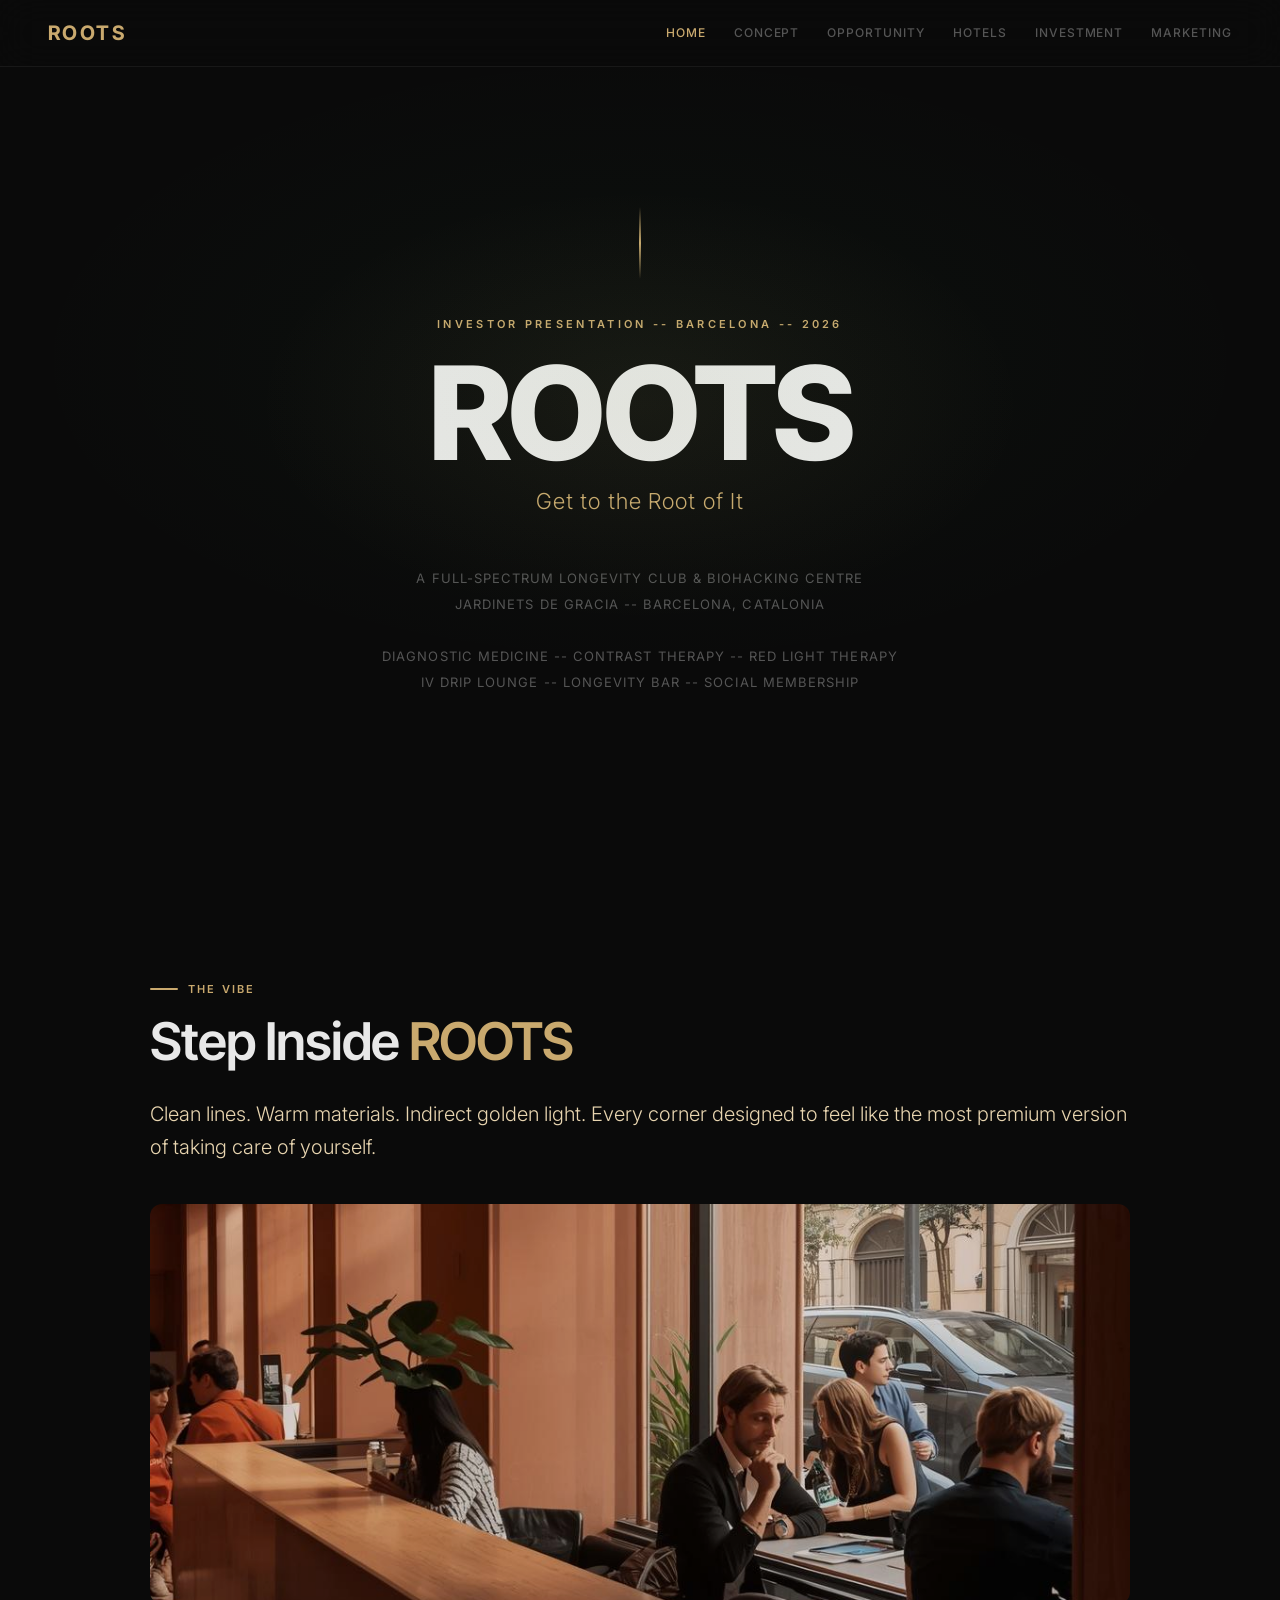
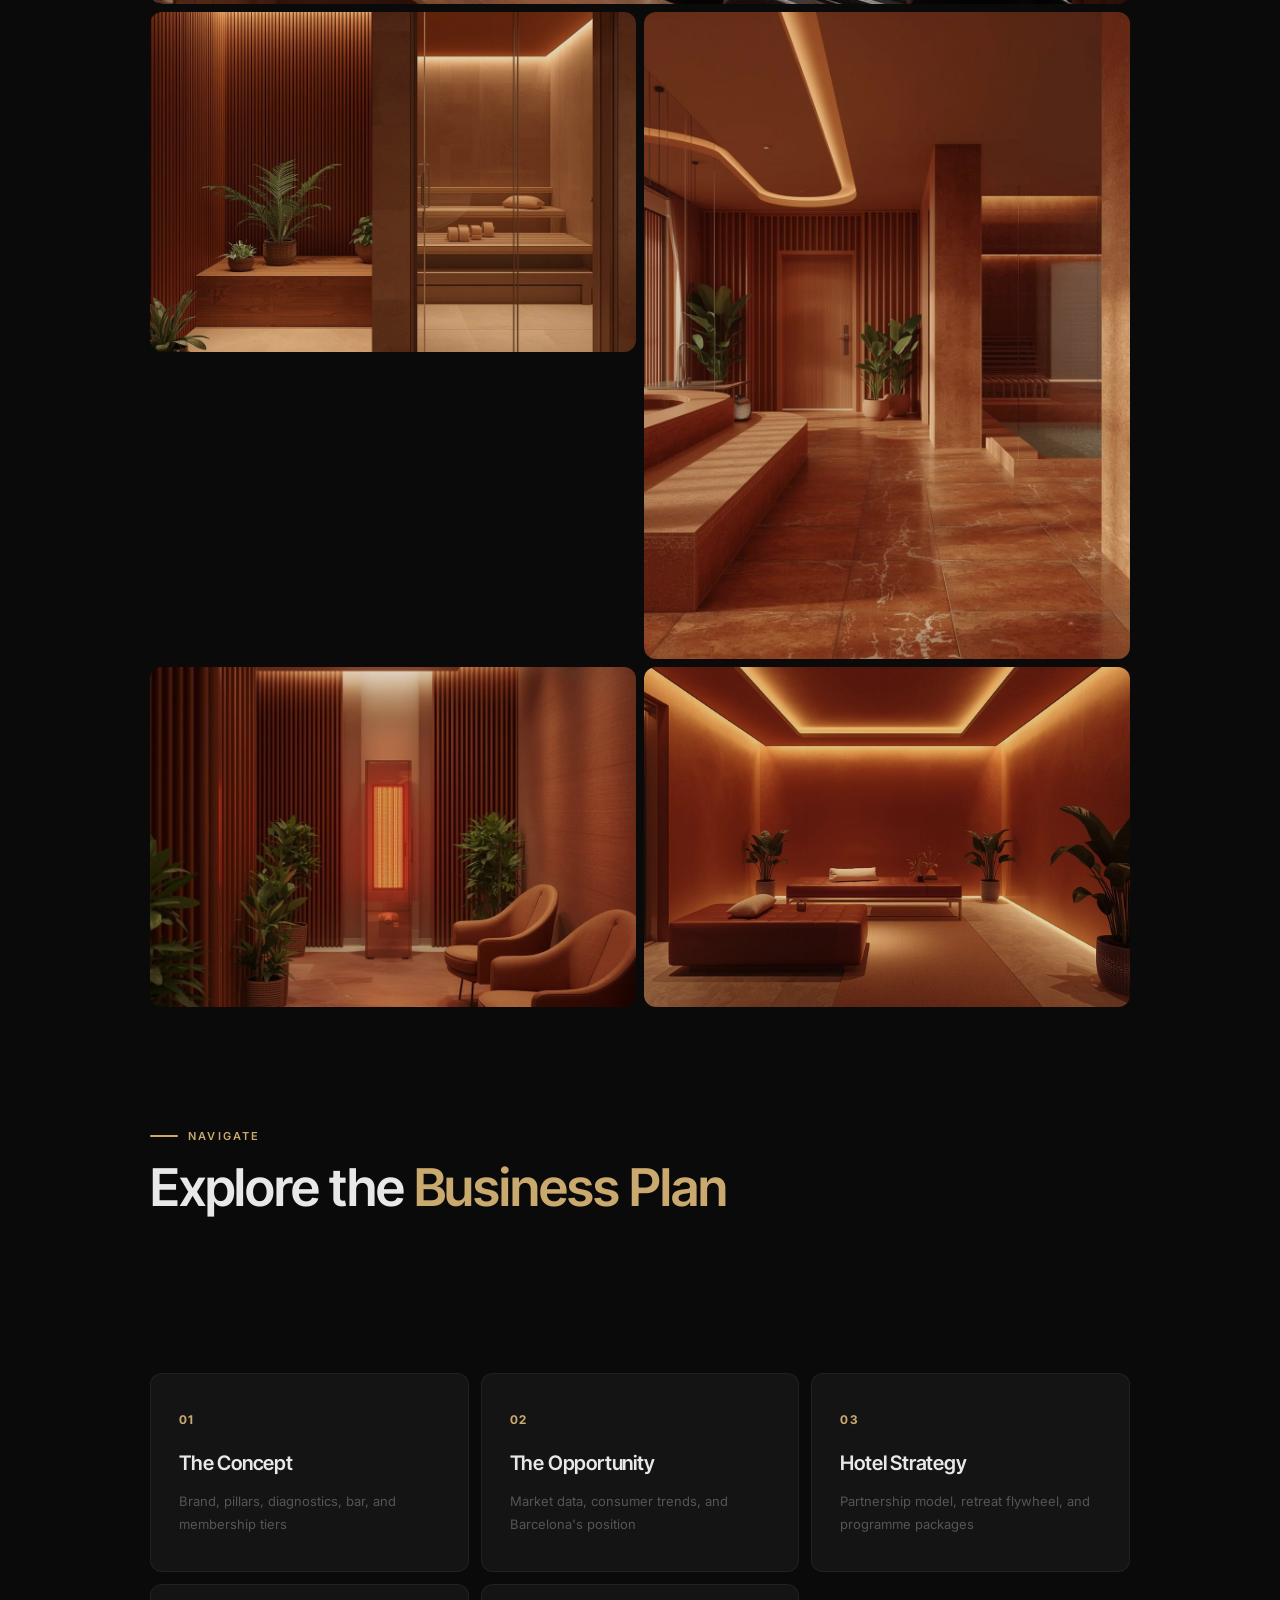
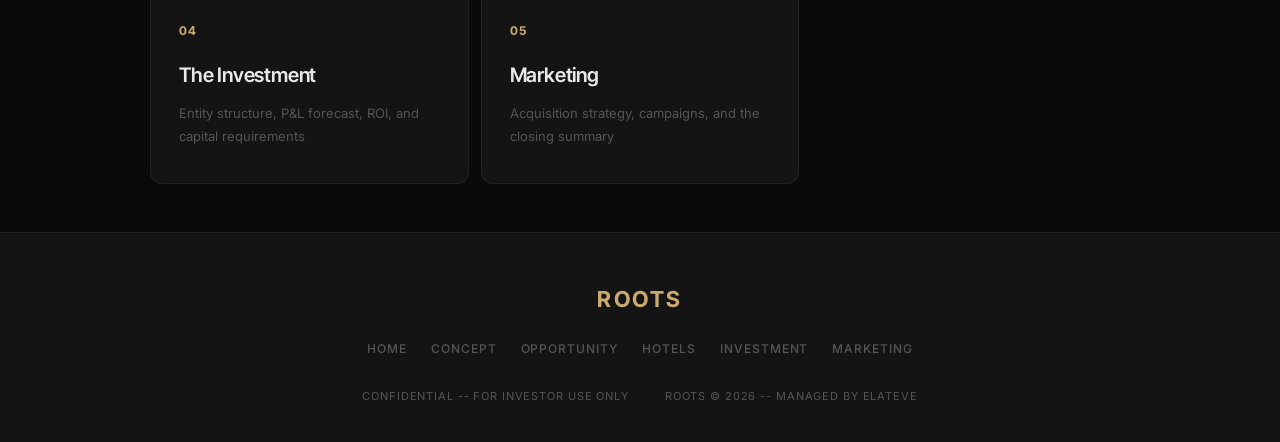
==== index.html @ be0fbaff "Add cache-busting query to CSS link across all pages Co-Authored-By: Claude Opus 4.6 (1M context) <n" ====
<!DOCTYPE html>
<html lang="en">
<head>
<meta charset="UTF-8">
<meta name="viewport" content="width=device-width, initial-scale=1.0">
<title>Home -- ROOTS</title>
<link rel="preconnect" href="https://fonts.googleapis.com">
<link rel="preconnect" href="https://fonts.gstatic.com" crossorigin>
<link href="https://fonts.googleapis.com/css2?family=Inter+Tight:ital,wght@0,200;0,300;0,400;0,500;0,600;0,700;0,800;1,300;1,400&family=Inter:wght@200;300;400;500;600;700;800&display=swap" rel="stylesheet">
<link rel="stylesheet" href="styles.css?v=2">
</head>
<body>
<nav class="nav">
  <a href="index.html" class="nav-logo">ROOTS</a>
  <button class="nav-toggle" aria-label="Menu">
    <span></span><span></span><span></span>
  </button>
  <div class="nav-links">
    <a href="index.html" class="active">Home</a>
    <a href="concept.html">Concept</a>
    <a href="opportunity.html">Opportunity</a>
    <a href="hotel.html">Hotels</a>
    <a href="investment.html">Investment</a>
    <a href="marketing.html">Marketing</a>
  </div>
</nav>

<!-- COVER -->
<div class="cover">
  <div class="cover-bg"></div>
  <div class="cover-line"></div>
  <div class="brand-mark">Investor Presentation -- Barcelona -- 2026</div>
  <h1>ROOTS</h1>
  <div class="cover-tagline">Get to the Root of It</div>
  <p class="cover-desc">
    A full-spectrum longevity club &amp; biohacking centre<br>
    Jardinets de Gracia -- Barcelona, Catalonia<br>
    <br>
    Diagnostic Medicine -- Contrast Therapy -- Red Light Therapy<br>
    IV Drip Lounge -- Longevity Bar -- Social Membership
  </p>
</div>

<!-- THE VIBE -->
<div class="vibe-section">
  <div class="eyebrow">The Vibe</div>
  <h2>Step Inside <em>ROOTS</em></h2>
  <p class="lead">Clean lines. Warm materials. Indirect golden light. Every corner designed to feel like the most premium version of taking care of yourself.</p>
  <div class="vibe-grid">
    <div class="vibe-img vibe-hero">
      <img src="images/vibe-lounge.jpg" alt="ROOTS Lounge -- Jardinets de Gracia" loading="lazy">
      <div class="vibe-label">The Social Lounge</div>
    </div>
    <div class="vibe-img vibe-tall">
      <img src="images/vibe-sauna.jpg" alt="ROOTS Finnish Sauna" loading="lazy">
      <div class="vibe-label">Finnish Sauna -- 85 C</div>
    </div>
    <div class="vibe-img vibe-plunge">
      <img src="images/vibe-plunge.jpg" alt="ROOTS Contrast Therapy Area" loading="lazy">
      <div class="vibe-label">Contrast Therapy -- Cold Plunge</div>
    </div>
    <div class="vibe-img vibe-tall">
      <img src="images/vibe-redlight.jpg" alt="ROOTS Red Light Therapy" loading="lazy">
      <div class="vibe-label">Red Light Therapy</div>
    </div>
    <div class="vibe-img vibe-tall">
      <img src="images/vibe-relaxation.jpg" alt="ROOTS Recovery Lounge" loading="lazy">
      <div class="vibe-label">Recovery Lounge</div>
    </div>
  </div>
</div>

<!-- EXPLORE CARDS -->
<div class="section" style="padding-top: 0;">
  <div class="eyebrow">Navigate</div>
  <h2>Explore the <em>Business Plan</em></h2>
</div>
<div class="home-cards">
  <a href="concept.html" class="home-card">
    <div class="home-card-num">01</div>
    <h3>The Concept</h3>
    <p>Brand, pillars, diagnostics, bar, and membership tiers</p>
  </a>
  <a href="opportunity.html" class="home-card">
    <div class="home-card-num">02</div>
    <h3>The Opportunity</h3>
    <p>Market data, consumer trends, and Barcelona's position</p>
  </a>
  <a href="hotel.html" class="home-card">
    <div class="home-card-num">03</div>
    <h3>Hotel Strategy</h3>
    <p>Partnership model, retreat flywheel, and programme packages</p>
  </a>
  <a href="investment.html" class="home-card">
    <div class="home-card-num">04</div>
    <h3>The Investment</h3>
    <p>Entity structure, P&amp;L forecast, ROI, and capital requirements</p>
  </a>
  <a href="marketing.html" class="home-card">
    <div class="home-card-num">05</div>
    <h3>Marketing</h3>
    <p>Acquisition strategy, campaigns, and the closing summary</p>
  </a>
</div>

<footer class="site-footer">
  <div class="footer-inner">
    <div class="footer-brand">ROOTS</div>
    <div class="footer-links">
      <a href="index.html">Home</a>
      <a href="concept.html">Concept</a>
      <a href="opportunity.html">Opportunity</a>
      <a href="hotel.html">Hotels</a>
      <a href="investment.html">Investment</a>
      <a href="marketing.html">Marketing</a>
    </div>
    <div class="footer-meta">
      <span>Confidential -- For Investor Use Only</span>
      <span>ROOTS &copy; 2026 -- Managed by Elateve</span>
    </div>
  </div>
</footer>
<script>
document.querySelector('.nav-toggle').addEventListener('click', function() {
  document.querySelector('.nav-links').classList.toggle('open');
  this.classList.toggle('open');
});
</script>
</body>
</html>
---- styles.css ----
/* ============================================
   ROOTS — Investor Pitch Website
   Modern Health-Tech Design System
   ============================================ */

@import url('https://fonts.googleapis.com/css2?family=Inter+Tight:ital,wght@0,200;0,300;0,400;0,500;0,600;0,700;0,800;1,300;1,400&family=Inter:wght@200;300;400;500;600;700;800&display=swap');

:root {
  --bg: #0A0A0A;
  --surface: #141414;
  --surface-2: #1C1C1C;
  --border: rgba(255,255,255,0.06);
  --border-accent: rgba(255,255,255,0.12);
  --text: #E8E8E8;
  --text-secondary: #888888;
  --text-muted: #555555;
  --accent: #C9A96E;
  --accent-light: #E8D5B0;
  --accent-dark: #8B6F3A;
  --green: #4ADE80;
  --red: #F87171;
  --blue: #60A5FA;
  --shadow: 0 1px 3px rgba(0,0,0,0.3);
  --shadow-lg: 0 8px 32px rgba(0,0,0,0.4);
  --radius: 12px;
  --radius-sm: 8px;
  --radius-xs: 4px;
}

/* RESET + BASE */
*, *::before, *::after { margin: 0; padding: 0; box-sizing: border-box; }

html { scroll-behavior: smooth; }

body {
  background: var(--bg);
  color: var(--text);
  font-family: 'Inter', -apple-system, BlinkMacSystemFont, sans-serif;
  font-weight: 400;
  font-size: 15px;
  line-height: 1.7;
  -webkit-font-smoothing: antialiased;
  -moz-osx-font-smoothing: grayscale;
}

/* TYPOGRAPHY */
h1, h2, h3, h4, h5 {
  font-family: 'Inter Tight', 'Inter', sans-serif;
}

h2 {
  font-size: clamp(32px, 5vw, 52px);
  font-weight: 600;
  line-height: 1.1;
  letter-spacing: -0.02em;
  color: var(--text);
  margin-bottom: 28px;
}
h2 em {
  color: var(--accent);
  font-style: normal;
}

h3 {
  font-size: 22px;
  font-weight: 600;
  color: var(--text);
  margin-bottom: 14px;
  letter-spacing: -0.01em;
}
h3 em {
  color: var(--accent);
  font-style: normal;
}

p {
  color: var(--text-secondary);
  margin-bottom: 18px;
  line-height: 1.75;
}
p strong { color: var(--text); font-weight: 600; }

.lead {
  font-size: clamp(17px, 2vw, 20px);
  font-weight: 300;
  color: var(--accent-light);
  line-height: 1.65;
  margin-bottom: 36px;
}

.eyebrow {
  font-size: 11px;
  font-weight: 600;
  letter-spacing: 0.2em;
  text-transform: uppercase;
  color: var(--accent);
  margin-bottom: 14px;
  display: flex;
  align-items: center;
  gap: 10px;
}
.eyebrow::before {
  content: '';
  width: 28px;
  height: 2px;
  background: var(--accent);
  flex-shrink: 0;
  border-radius: 1px;
}

/* NAV */
.nav {
  position: fixed;
  top: 0; left: 0; right: 0;
  z-index: 1000;
  display: flex;
  align-items: center;
  justify-content: space-between;
  padding: 16px 48px;
  background: rgba(10,10,10,0.80);
  backdrop-filter: blur(20px) saturate(1.2);
  -webkit-backdrop-filter: blur(20px) saturate(1.2);
  border-bottom: 1px solid var(--border);
}
.nav-logo {
  font-family: 'Inter Tight', sans-serif;
  font-size: 20px;
  font-weight: 700;
  color: var(--accent);
  text-decoration: none;
  letter-spacing: 0.12em;
}
.nav-links {
  display: flex;
  gap: 28px;
}
.nav-links a {
  font-size: 12px;
  font-weight: 500;
  letter-spacing: 0.08em;
  text-transform: uppercase;
  color: var(--text-muted);
  text-decoration: none;
  transition: color 0.25s;
  padding: 4px 0;
}
.nav-links a:hover,
.nav-links a.active {
  color: var(--accent);
}
.nav-toggle {
  display: none;
  flex-direction: column;
  gap: 5px;
  background: none;
  border: none;
  cursor: pointer;
  padding: 4px;
}
.nav-toggle span {
  width: 22px;
  height: 2px;
  background: var(--accent);
  transition: all 0.3s;
  border-radius: 1px;
}
.nav-toggle.open span:nth-child(1) { transform: rotate(45deg) translate(5px, 5px); }
.nav-toggle.open span:nth-child(2) { opacity: 0; }
.nav-toggle.open span:nth-child(3) { transform: rotate(-45deg) translate(5px, -5px); }

/* PAGE TOP SPACING */
.page-top { padding-top: 72px; }

/* COVER */
.cover {
  min-height: 100vh;
  display: flex;
  flex-direction: column;
  justify-content: center;
  align-items: center;
  position: relative;
  overflow: hidden;
  background: var(--bg);
  padding: 80px 40px 60px;
  text-align: center;
}
.cover-bg {
  position: absolute; inset: 0;
  background:
    radial-gradient(ellipse 50% 40% at 50% 45%, rgba(201,169,110,0.07) 0%, transparent 60%),
    radial-gradient(ellipse 70% 50% at 50% 40%, rgba(74,222,128,0.03) 0%, transparent 70%);
  pointer-events: none;
}
.cover-line {
  width: 2px;
  height: 72px;
  background: linear-gradient(to bottom, transparent, var(--accent), transparent);
  margin: 0 auto 36px;
  border-radius: 1px;
}
.brand-mark {
  letter-spacing: 0.3em;
  font-size: 11px;
  font-weight: 600;
  color: var(--accent);
  text-transform: uppercase;
  margin-bottom: 20px;
}
.cover h1 {
  font-family: 'Inter Tight', sans-serif;
  font-size: clamp(64px, 14vw, 130px);
  font-weight: 800;
  line-height: 0.9;
  letter-spacing: -0.03em;
  color: var(--text);
  margin-bottom: 12px;
}
.cover-tagline {
  font-family: 'Inter Tight', sans-serif;
  font-weight: 300;
  font-size: clamp(16px, 2.5vw, 22px);
  color: var(--accent);
  letter-spacing: 0.04em;
  margin-bottom: 44px;
}
.cover-desc {
  max-width: 540px;
  color: var(--text-muted);
  font-size: 13px;
  font-weight: 400;
  letter-spacing: 0.08em;
  text-transform: uppercase;
  line-height: 2;
}

/* SECTIONS */
.section {
  padding: 80px 60px;
  max-width: 1100px;
  margin: 0 auto;
}
.section-alt {
  background: var(--surface);
  max-width: none;
}
.section-alt-inner {
  padding: 80px 60px;
  max-width: 1100px;
  margin: 0 auto;
}
.full-bleed {
  background: var(--surface);
}

/* DIVIDER */
.divider {
  width: 100%;
  height: 1px;
  background: linear-gradient(to right, transparent, var(--border-accent), transparent);
  margin: 56px 0;
}
.divider-gold {
  background: linear-gradient(to right, transparent, var(--accent-dark), transparent);
  opacity: 0.6;
}

/* GRID UTILITIES */
.inline-grid-3 {
  display: grid;
  grid-template-columns: 1fr 1fr 1fr;
  gap: 16px;
}
.inline-grid-2 {
  display: grid;
  grid-template-columns: 1fr 1fr;
  gap: 20px;
}

/* TABLE SCROLL WRAPPER */
.table-scroll {
  overflow-x: auto;
  -webkit-overflow-scrolling: touch;
  border-radius: var(--radius);
}

/* NAME CARDS (concept.html) */
.name-grid {
  display: grid;
  grid-template-columns: 1fr 1fr 1fr;
  gap: 16px;
  margin: 40px 0;
}
.name-card {
  border: 1px solid var(--border);
  padding: 32px 24px;
  position: relative;
  transition: border-color 0.3s, transform 0.3s, box-shadow 0.3s;
  background: var(--surface);
  border-radius: var(--radius);
}
.name-card:hover {
  transform: translateY(-2px);
  box-shadow: var(--shadow-lg);
}
.name-card.winner {
  border-color: var(--accent);
  box-shadow: 0 0 40px rgba(201,169,110,0.08);
}
.name-card.winner::before {
  content: 'RECOMMENDED';
  position: absolute;
  top: 12px; right: 12px;
  background: var(--accent);
  color: var(--bg);
  font-size: 9px;
  font-weight: 700;
  letter-spacing: 0.1em;
  padding: 4px 10px;
  border-radius: var(--radius-xs);
}
.name-card h3 {
  font-size: 32px;
  font-weight: 700;
  margin-bottom: 8px;
  letter-spacing: -0.02em;
}
.name-meaning {
  font-size: 11px;
  color: var(--accent);
  letter-spacing: 0.15em;
  text-transform: uppercase;
  margin-bottom: 10px;
  font-weight: 600;
}
.name-desc { font-size: 13px; color: var(--text-muted); line-height: 1.7; }

/* PILLARS */
.pillars-grid {
  display: grid;
  grid-template-columns: 1fr 1fr;
  gap: 16px;
  margin: 40px 0;
}
.pillar {
  background: var(--surface);
  padding: 40px 32px;
  position: relative;
  overflow: hidden;
  border: 1px solid var(--border);
  border-radius: var(--radius);
  transition: transform 0.3s, box-shadow 0.3s;
}
.pillar:hover {
  transform: translateY(-2px);
  box-shadow: var(--shadow-lg);
}
.pillar-number {
  font-family: 'Inter Tight', sans-serif;
  font-size: 64px;
  font-weight: 800;
  color: rgba(255,255,255,0.04);
  position: absolute;
  top: 16px; right: 24px;
  line-height: 1;
}
.pillar-icon {
  width: 40px;
  height: 40px;
  border: 1px solid var(--border-accent);
  border-radius: 10px;
  display: flex;
  align-items: center;
  justify-content: center;
  margin-bottom: 20px;
  font-size: 14px;
  color: var(--accent);
  font-weight: 700;
}
.pillar h3 { font-size: 20px; margin-bottom: 10px; }
.pillar p { font-size: 13px; color: var(--text-muted); margin-bottom: 0; }

/* DIAGNOSTIC JOURNEY */
.journey-steps {
  display: grid;
  grid-template-columns: repeat(4, 1fr);
  gap: 0;
  position: relative;
  margin: 40px 0;
}
.journey-steps::before {
  content: '';
  position: absolute;
  top: 28px;
  left: 12.5%;
  right: 12.5%;
  height: 2px;
  background: linear-gradient(to right, var(--accent-dark), var(--accent), var(--accent-dark));
  opacity: 0.3;
  border-radius: 1px;
}
.journey-step {
  text-align: center;
  padding: 0 16px;
}
.step-num {
  width: 56px;
  height: 56px;
  border: 2px solid var(--accent);
  border-radius: 14px;
  display: flex;
  align-items: center;
  justify-content: center;
  margin: 0 auto 16px;
  font-family: 'Inter Tight', sans-serif;
  font-size: 20px;
  font-weight: 700;
  color: var(--accent);
  background: var(--bg);
  position: relative;
  z-index: 1;
}
.journey-step h4 {
  font-family: 'Inter Tight', sans-serif;
  font-size: 15px;
  font-weight: 600;
  color: var(--text);
  margin-bottom: 8px;
}
.journey-step p { font-size: 12px; color: var(--text-muted); line-height: 1.65; margin: 0; }

/* TESTS GRID */
.tests-grid {
  display: grid;
  grid-template-columns: repeat(3, 1fr);
  gap: 12px;
  margin: 24px 0;
}
.test-item {
  border-left: 2px solid var(--border-accent);
  padding: 14px 16px;
  transition: border-color 0.3s;
  border-radius: 0 var(--radius-sm) var(--radius-sm) 0;
  background: rgba(255,255,255,0.02);
}
.test-item:hover { border-color: var(--accent); }
.test-title {
  font-size: 13px;
  font-weight: 600;
  color: var(--text);
  margin-bottom: 4px;
}
.test-desc { font-size: 12px; color: var(--text-muted); margin: 0; }

.test-category-label {
  margin: 20px 0 8px;
  font-size: 11px;
  font-weight: 600;
  letter-spacing: 0.15em;
  text-transform: uppercase;
  color: var(--accent);
}
.test-category-label:first-of-type { margin-top: 12px; }

/* STATS */
.stats-row {
  display: grid;
  grid-template-columns: repeat(4, 1fr);
  gap: 24px;
  margin: 48px 0;
  padding: 48px 0;
  border-top: 1px solid var(--border);
  border-bottom: 1px solid var(--border);
}
.stat { text-align: center; }
.stat-num {
  font-family: 'Inter Tight', sans-serif;
  font-size: 48px;
  font-weight: 700;
  color: var(--accent);
  line-height: 1;
  margin-bottom: 8px;
}
.stat-label { font-size: 12px; font-weight: 500; letter-spacing: 0.05em; color: var(--text-muted); }
.stat-source { font-size: 10px; color: var(--text-muted); margin-top: 4px; opacity: 0.6; }

/* MEMBERSHIP TIERS */
.tiers-grid {
  display: grid;
  grid-template-columns: 1fr 1fr 1fr;
  gap: 16px;
  margin: 40px 0;
}
.tier {
  background: var(--surface);
  padding: 40px 28px;
  position: relative;
  border: 1px solid var(--border);
  border-radius: var(--radius);
  transition: transform 0.3s, box-shadow 0.3s;
}
.tier:hover {
  transform: translateY(-2px);
  box-shadow: var(--shadow-lg);
}
.tier.featured {
  background: var(--surface-2);
  border-color: var(--accent);
  box-shadow: 0 0 40px rgba(201,169,110,0.06);
}
.tier-badge {
  font-size: 10px;
  font-weight: 600;
  letter-spacing: 0.12em;
  text-transform: uppercase;
  color: var(--accent);
  margin-bottom: 12px;
}
.tier-name {
  font-family: 'Inter Tight', sans-serif;
  font-size: 24px;
  font-weight: 600;
  color: var(--text);
  margin-bottom: 4px;
}
.tier-price {
  font-family: 'Inter Tight', sans-serif;
  font-size: 48px;
  font-weight: 700;
  color: var(--accent);
  line-height: 1;
  margin-bottom: 4px;
}
.tier-price-label { font-size: 12px; color: var(--text-muted); margin-bottom: 28px; }
.tier-features { list-style: none; }
.tier-features li {
  padding: 9px 0;
  border-bottom: 1px solid var(--border);
  font-size: 13px;
  color: var(--text-secondary);
  display: flex;
  gap: 10px;
  align-items: flex-start;
}
.tier-features li::before {
  content: '--';
  color: var(--accent);
  flex-shrink: 0;
  font-size: 12px;
  font-weight: 600;
}

/* HOTEL STRATEGY */
.hotel-grid {
  display: grid;
  grid-template-columns: 1fr 1fr;
  gap: 16px;
  margin: 40px 0;
}
.hotel-benefit {
  border: 1px solid var(--border);
  padding: 32px;
  transition: transform 0.3s, box-shadow 0.3s;
  border-radius: var(--radius);
  background: var(--surface);
}
.hotel-benefit:hover {
  transform: translateY(-2px);
  box-shadow: var(--shadow-lg);
}
.hotel-benefit h4 {
  font-family: 'Inter Tight', sans-serif;
  font-size: 18px;
  font-weight: 600;
  color: var(--text);
  margin-bottom: 10px;
}
.hotel-benefit p { font-size: 13px; color: var(--text-muted); margin: 0; }
.hotel-benefit .num {
  font-family: 'Inter Tight', sans-serif;
  font-size: 36px;
  font-weight: 700;
  color: var(--accent);
  line-height: 1;
  margin-bottom: 8px;
}

/* FUNNEL / RETREAT FLYWHEEL */
.funnel-container {
  margin: 40px 0;
  position: relative;
}
.funnel-step {
  display: flex;
  align-items: stretch;
  margin-bottom: 4px;
  position: relative;
}
.funnel-num {
  width: 52px;
  flex-shrink: 0;
  display: flex;
  align-items: center;
  justify-content: center;
  font-family: 'Inter Tight', sans-serif;
  font-size: 20px;
  font-weight: 700;
  color: var(--text-muted);
  background: var(--surface-2);
  border-radius: var(--radius) 0 0 var(--radius);
}
.funnel-content {
  flex: 1;
  padding: 24px 28px;
  background: var(--surface);
  border: 1px solid var(--border);
  border-left: none;
  border-radius: 0 var(--radius) var(--radius) 0;
}
.funnel-tag {
  font-size: 10px;
  font-weight: 600;
  letter-spacing: 0.2em;
  text-transform: uppercase;
  color: var(--accent);
  margin-bottom: 4px;
}
.funnel-title {
  font-family: 'Inter Tight', sans-serif;
  font-size: 17px;
  font-weight: 600;
  color: var(--text);
  margin-bottom: 6px;
}
.funnel-desc { font-size: 13px; color: var(--text-muted); margin: 0; }
.funnel-arrow {
  position: absolute;
  left: 24px;
  bottom: -8px;
  width: 2px;
  height: 8px;
  background: var(--text-muted);
  z-index: 1;
  border-radius: 1px;
}
.funnel-arrow::after {
  content: '';
  position: absolute;
  bottom: -2px;
  left: -2px;
  width: 0; height: 0;
  border-left: 3px solid transparent;
  border-right: 3px solid transparent;
  border-top: 4px solid var(--text-muted);
}

/* RETREAT CARDS */
.retreat-cards {
  display: grid;
  grid-template-columns: 1fr 1fr 1fr;
  gap: 16px;
  margin: 40px 0;
}
.retreat-card {
  background: var(--surface);
  padding: 32px 24px;
  border: 1px solid var(--border);
  border-radius: var(--radius);
  transition: transform 0.3s, box-shadow 0.3s;
}
.retreat-card:hover {
  transform: translateY(-2px);
  box-shadow: var(--shadow-lg);
}
.retreat-icon {
  font-size: 13px;
  font-weight: 700;
  color: var(--accent);
  margin-bottom: 16px;
  letter-spacing: 0.1em;
  text-transform: uppercase;
}
.retreat-card h4 { font-family: 'Inter Tight', sans-serif; font-size: 18px; font-weight: 600; color: var(--text); margin-bottom: 10px; }
.retreat-card p { font-size: 13px; color: var(--text-muted); margin: 0; line-height: 1.65; }

/* BAR SECTION */
.bar-items {
  display: grid;
  grid-template-columns: repeat(4, 1fr);
  gap: 12px;
  margin: 36px 0;
}
.bar-item {
  background: var(--surface);
  padding: 28px 20px;
  text-align: center;
  border: 1px solid var(--border);
  border-radius: var(--radius);
  transition: transform 0.3s, box-shadow 0.3s;
}
.bar-item:hover {
  transform: translateY(-2px);
  box-shadow: var(--shadow-lg);
}
.bar-item-icon {
  font-size: 11px;
  font-weight: 700;
  color: var(--accent);
  letter-spacing: 0.1em;
  text-transform: uppercase;
  margin-bottom: 12px;
}
.bar-item h5 { font-family: 'Inter Tight', sans-serif; font-size: 16px; font-weight: 600; color: var(--text); margin-bottom: 6px; }
.bar-item p { font-size: 12px; color: var(--text-muted); margin: 0; }
.bar-item .price { font-family: 'Inter Tight', sans-serif; font-size: 20px; font-weight: 700; color: var(--accent); margin-top: 10px; }

/* CAPEX */
.capex-grid {
  display: grid;
  grid-template-columns: 1fr 1fr;
  gap: 24px;
  margin: 36px 0;
}
.capex-item {
  display: flex;
  justify-content: space-between;
  align-items: center;
  padding: 16px 0;
  border-bottom: 1px solid var(--border);
}
.capex-label { font-size: 13px; color: var(--text-secondary); }
.capex-amount { font-family: 'Inter Tight', sans-serif; font-size: 20px; font-weight: 700; color: var(--accent); }
.capex-total {
  background: var(--surface);
  border: 1px solid var(--accent-dark);
  padding: 28px 36px;
  display: flex;
  justify-content: space-between;
  align-items: center;
  margin-top: 28px;
  border-radius: var(--radius);
}
.capex-total-label { font-size: 12px; font-weight: 600; letter-spacing: 0.12em; text-transform: uppercase; color: var(--accent); }
.capex-total-amount { font-family: 'Inter Tight', sans-serif; font-size: 40px; font-weight: 700; color: var(--accent-light); }

.opex-buffer {
  background: var(--surface-2);
  padding: 18px 36px;
  margin-top: 4px;
  display: flex;
  justify-content: space-between;
  align-items: center;
  border-radius: var(--radius);
}
.opex-buffer-label {
  font-size: 12px;
  font-weight: 500;
  color: var(--text-secondary);
  letter-spacing: 0.1em;
  text-transform: uppercase;
}
.opex-buffer-amount {
  font-family: 'Inter Tight', sans-serif;
  font-size: 24px;
  font-weight: 700;
  color: var(--text-secondary);
}

.total-investment {
  background: rgba(201,169,110,0.08);
  border: 1px solid var(--accent);
  padding: 28px 36px;
  margin-top: 4px;
  display: flex;
  justify-content: space-between;
  align-items: center;
  border-radius: var(--radius);
  position: relative;
  overflow: hidden;
}
.total-investment::before {
  content: '';
  position: absolute; inset: 0;
  background: radial-gradient(ellipse at 80% 50%, rgba(201,169,110,0.06) 0%, transparent 60%);
  pointer-events: none;
}
.total-investment-label {
  font-size: 12px;
  font-weight: 600;
  color: var(--accent);
  letter-spacing: 0.15em;
  text-transform: uppercase;
  margin-bottom: 4px;
}
.total-investment-sub { font-size: 12px; color: var(--text-muted); }
.total-investment-amount {
  font-family: 'Inter Tight', sans-serif;
  font-size: 44px;
  font-weight: 800;
  color: var(--accent-light);
  position: relative;
}

/* LOCATION */
.location-grid {
  display: grid;
  grid-template-columns: 1fr 1fr;
  gap: 16px;
  margin: 40px 0;
}
.location-card {
  background: var(--surface);
  padding: 36px 32px;
  position: relative;
  overflow: hidden;
  border: 1px solid var(--border);
  border-radius: var(--radius);
  transition: transform 0.3s, box-shadow 0.3s;
}
.location-card:hover {
  transform: translateY(-2px);
  box-shadow: var(--shadow-lg);
}
.location-card.primary {
  border-color: var(--accent-dark);
}
.location-badge {
  font-size: 10px;
  font-weight: 600;
  letter-spacing: 0.15em;
  text-transform: uppercase;
  color: var(--accent);
  margin-bottom: 14px;
}
.location-name {
  font-family: 'Inter Tight', sans-serif;
  font-size: 24px;
  font-weight: 600;
  color: var(--text);
  margin-bottom: 16px;
}
.location-pros { list-style: none; }
.location-pros li {
  font-size: 13px;
  color: var(--text-secondary);
  padding: 7px 0;
  border-bottom: 1px solid var(--border);
  display: flex;
  gap: 8px;
}
.location-pros li::before { content: '+'; color: var(--green); font-weight: 600; }

/* ROI HERO */
.roi-hero {
  background: var(--surface);
  border: 1px solid var(--accent-dark);
  padding: 64px 48px;
  text-align: center;
  margin: 48px 0;
  position: relative;
  overflow: hidden;
  border-radius: var(--radius);
}
.roi-hero::before {
  content: '';
  position: absolute; inset: 0;
  background: radial-gradient(ellipse at center, rgba(201,169,110,0.06) 0%, transparent 60%);
}
.roi-hero h2 {
  font-family: 'Inter Tight', sans-serif;
  font-size: clamp(64px, 12vw, 120px);
  font-weight: 800;
  margin: 0;
  position: relative;
  color: var(--accent);
}
.roi-hero p { font-size: 13px; font-weight: 600; letter-spacing: 0.2em; text-transform: uppercase; color: var(--accent); position: relative; }

/* THE VIBE */
.vibe-section {
  padding: 80px 60px;
  max-width: 1100px;
  margin: 0 auto;
}
.vibe-grid {
  display: grid;
  grid-template-columns: 1fr 1fr;
  grid-template-rows: auto auto;
  gap: 8px;
  margin: 40px 0;
}
.vibe-grid .vibe-img:first-child {
  grid-column: 1 / -1;
}
.vibe-img {
  position: relative;
  overflow: hidden;
  border-radius: var(--radius);
}
.vibe-img img {
  width: 100%;
  height: 100%;
  object-fit: cover;
  display: block;
  filter: brightness(0.9);
  transition: filter 0.5s ease, transform 0.8s ease;
}
.vibe-img:hover img {
  filter: brightness(1);
  transform: scale(1.02);
}
.vibe-img .vibe-label {
  position: absolute;
  bottom: 14px;
  left: 16px;
  font-size: 11px;
  font-weight: 600;
  letter-spacing: 0.15em;
  text-transform: uppercase;
  color: var(--accent-light);
  opacity: 0;
  transition: opacity 0.4s ease;
  background: rgba(10,10,10,0.7);
  padding: 4px 10px;
  border-radius: var(--radius-xs);
  backdrop-filter: blur(4px);
}
.vibe-img:hover .vibe-label { opacity: 1; }
.vibe-hero { height: 400px; }
.vibe-tall { height: 340px; }

/* HOME CARDS */
.home-cards {
  display: grid;
  grid-template-columns: repeat(3, 1fr);
  gap: 12px;
  margin: 48px auto;
  max-width: 1100px;
  padding: 0 60px;
}
.home-card {
  background: var(--surface);
  padding: 36px 28px;
  text-decoration: none;
  transition: transform 0.3s, box-shadow 0.3s, border-color 0.3s;
  border: 1px solid var(--border);
  border-radius: var(--radius);
}
.home-card:hover {
  transform: translateY(-3px);
  box-shadow: var(--shadow-lg);
  border-color: var(--accent-dark);
}
.home-card-num {
  font-family: 'Inter Tight', sans-serif;
  font-size: 12px;
  font-weight: 700;
  color: var(--accent);
  margin-bottom: 16px;
  letter-spacing: 0.1em;
}
.home-card h3 {
  font-family: 'Inter Tight', sans-serif;
  font-size: 20px;
  font-weight: 600;
  color: var(--text);
  margin-bottom: 10px;
}
.home-card p { font-size: 13px; color: var(--text-muted); margin: 0; }

/* PAGE NAV */
.page-nav {
  display: flex;
  border-top: 1px solid var(--border);
  max-width: 1100px;
  margin: 0 auto;
}
.page-nav-link {
  flex: 1;
  padding: 40px 60px;
  text-decoration: none;
  transition: background 0.3s;
}
.page-nav-link:hover { background: var(--surface); }
.page-nav-link.next { text-align: right; border-left: 1px solid var(--border); }
.page-nav-label {
  display: block;
  font-size: 11px;
  font-weight: 600;
  letter-spacing: 0.2em;
  text-transform: uppercase;
  color: var(--accent);
  margin-bottom: 6px;
}
.page-nav-title {
  font-family: 'Inter Tight', sans-serif;
  font-size: 20px;
  font-weight: 600;
  color: var(--text);
}

/* FOOTER */
.site-footer {
  background: var(--surface);
  border-top: 1px solid var(--border);
  padding: 48px 48px 36px;
}
.footer-inner {
  max-width: 1100px;
  margin: 0 auto;
  text-align: center;
}
.footer-brand {
  font-family: 'Inter Tight', sans-serif;
  font-size: 22px;
  font-weight: 700;
  color: var(--accent);
  letter-spacing: 0.12em;
  margin-bottom: 20px;
}
.footer-links {
  display: flex;
  justify-content: center;
  gap: 24px;
  margin-bottom: 28px;
  flex-wrap: wrap;
}
.footer-links a {
  font-size: 12px;
  font-weight: 500;
  letter-spacing: 0.08em;
  text-transform: uppercase;
  color: var(--text-muted);
  text-decoration: none;
  transition: color 0.25s;
}
.footer-links a:hover { color: var(--accent); }
.footer-meta {
  display: flex;
  justify-content: center;
  gap: 36px;
  font-size: 11px;
  color: var(--text-muted);
  letter-spacing: 0.08em;
  text-transform: uppercase;
}

/* INLINE CONTENT BLOCKS */
.content-block {
  background: var(--surface);
  padding: 32px;
  border: 1px solid var(--border);
  border-radius: var(--radius);
}
.content-block-label {
  font-size: 11px;
  font-weight: 600;
  color: var(--accent);
  letter-spacing: 0.12em;
  text-transform: uppercase;
  margin-bottom: 10px;
}
.content-block p { font-size: 13px; margin: 0; }

/* MARKETING CAMPAIGN CARDS */
.campaign-card {
  background: var(--surface);
  padding: 28px 24px;
  border: 1px solid var(--border);
  border-radius: var(--radius);
  transition: transform 0.3s, box-shadow 0.3s;
}
.campaign-card:hover {
  transform: translateY(-2px);
  box-shadow: var(--shadow-lg);
}
.campaign-card-num {
  font-family: 'Inter Tight', sans-serif;
  font-size: 11px;
  font-weight: 700;
  color: var(--accent);
  letter-spacing: 0.1em;
  margin-bottom: 12px;
}
.campaign-card h4 {
  font-family: 'Inter Tight', sans-serif;
  font-size: 17px;
  font-weight: 600;
  color: var(--text);
  margin-bottom: 10px;
}
.campaign-card p { font-size: 13px; color: var(--text-muted); margin: 0; }

/* CLOSING SUMMARY */
.summary-block {
  background: var(--surface);
  padding: 32px;
  border: 1px solid var(--border);
  border-radius: var(--radius);
}
.summary-block-label {
  font-size: 11px;
  font-weight: 600;
  color: var(--accent);
  letter-spacing: 0.15em;
  text-transform: uppercase;
  margin-bottom: 14px;
}
.summary-list { list-style: none; font-size: 13px; color: var(--text-secondary); }
.summary-list li {
  padding: 9px 0;
  border-bottom: 1px solid var(--border);
}
.summary-list li:last-child { border-bottom: none; }
.summary-list li strong { color: var(--text); font-weight: 600; }
.summary-list-arrow li { display: flex; gap: 8px; }
.summary-list-arrow li .arrow { color: var(--accent); flex-shrink: 0; }

/* DEAL STRUCTURE */
.deal-structure {
  background: var(--surface);
  padding: 32px;
  margin-top: 24px;
  border: 1px solid var(--border);
  border-radius: var(--radius);
}
.deal-structure-label {
  font-size: 11px;
  font-weight: 600;
  color: var(--accent);
  letter-spacing: 0.12em;
  text-transform: uppercase;
  margin-bottom: 16px;
}
.deal-item-label { font-size: 13px; color: var(--text-muted); margin-bottom: 6px; }
.deal-item-value { font-family: 'Inter Tight', sans-serif; font-size: 24px; font-weight: 700; color: var(--accent); }
.deal-item-desc { font-size: 12px; color: var(--text-muted); }

/* REVENUE TARGET */
.revenue-target {
  background: var(--surface);
  padding: 40px;
  margin-top: 32px;
  text-align: center;
  border: 1px solid var(--border);
  border-radius: var(--radius);
  position: relative;
  overflow: hidden;
}
.revenue-target::before {
  content: '';
  position: absolute; inset: 0;
  background: radial-gradient(ellipse at center, rgba(201,169,110,0.05) 0%, transparent 60%);
  pointer-events: none;
}
.revenue-target-label {
  font-size: 11px;
  font-weight: 600;
  color: var(--accent);
  letter-spacing: 0.2em;
  text-transform: uppercase;
  margin-bottom: 12px;
  position: relative;
}
.revenue-target-amount {
  font-family: 'Inter Tight', sans-serif;
  font-size: 56px;
  font-weight: 800;
  color: var(--accent);
  line-height: 1;
  position: relative;
}
.revenue-target p { position: relative; }

/* TAGLINE BOXES */
.tagline-box {
  background: var(--surface);
  padding: 32px;
  text-align: center;
  margin: 20px 0;
  border: 1px solid var(--border);
  border-radius: var(--radius);
}
.tagline-box-label {
  font-size: 11px;
  font-weight: 600;
  letter-spacing: 0.2em;
  text-transform: uppercase;
  color: var(--accent);
  margin-bottom: 10px;
}
.tagline-box-text {
  font-family: 'Inter Tight', sans-serif;
  font-size: 28px;
  font-weight: 300;
  color: var(--text);
}
.tagline-card {
  background: var(--surface);
  padding: 20px;
  text-align: center;
  border: 1px solid var(--border);
  border-radius: var(--radius);
}
.tagline-card-label { font-size: 10px; font-weight: 600; color: var(--accent); letter-spacing: 0.12em; margin-bottom: 6px; }
.tagline-card-text { font-weight: 300; color: var(--text-secondary); font-size: 15px; }

/* DAY PASS / CORP BLOCKS */
.tier-addon {
  background: var(--surface);
  padding: 28px 24px;
  border: 1px solid var(--border);
  border-radius: var(--radius);
}
.tier-addon-label {
  font-size: 11px;
  font-weight: 600;
  color: var(--accent);
  letter-spacing: 0.12em;
  margin-bottom: 10px;
  text-transform: uppercase;
}
.tier-addon h3 { font-size: 22px; margin-bottom: 8px; }
.tier-addon p { font-size: 13px; }

/* CLOSING QUOTE */
.closing-quote {
  font-family: 'Inter Tight', sans-serif;
  font-size: 22px;
  font-weight: 300;
  color: var(--accent-light);
  line-height: 1.6;
  max-width: 540px;
  margin: 0 auto 40px;
}
.closing-attribution {
  font-size: 12px;
  font-weight: 600;
  letter-spacing: 0.2em;
  text-transform: uppercase;
  color: var(--text-muted);
}
.closing-confidential {
  font-size: 11px;
  color: var(--text-muted);
  margin-top: 6px;
  opacity: 0.6;
}

/* OPPORTUNITY 2-COL */
.opportunity-grid {
  display: grid;
  grid-template-columns: 1fr 1fr;
  gap: 32px;
}

/* ============================================
   INVESTMENT PAGE — FIN TABLES + NEW SECTIONS
   ============================================ */
.summary-grid {
  display: grid;
  grid-template-columns: repeat(4, 1fr);
  gap: 12px;
  margin-bottom: 32px;
}
.summary-card {
  background: var(--surface);
  padding: 24px 16px;
  text-align: center;
  border-radius: var(--radius);
  border: 1px solid var(--border);
}
.summary-card.hl {
  border-color: var(--accent-dark);
}
.summary-card .sc-label {
  font-size: 10px;
  font-weight: 600;
  letter-spacing: 0.12em;
  text-transform: uppercase;
  color: var(--text-muted);
  margin-bottom: 8px;
}
.summary-card .sc-value {
  font-family: 'Inter Tight', sans-serif;
  font-size: 32px;
  font-weight: 700;
  line-height: 1;
}
.summary-card .sc-value.gold { color: var(--accent); }
.summary-card .sc-value.green { color: var(--green); }
.summary-card .sc-sub { font-size: 11px; color: var(--text-muted); margin-top: 6px; }

/* FINANCIAL TABLE */
.fin-table {
  width: 100%;
  border-collapse: collapse;
}
.fin-table thead tr {
  border-bottom: 2px solid var(--accent-dark);
}
.fin-table thead th {
  font-size: 10px;
  font-weight: 700;
  letter-spacing: 0.12em;
  text-transform: uppercase;
  color: var(--accent);
  padding: 10px 12px;
  text-align: left;
}
.fin-table thead th.r { text-align: right; }
.fin-table thead th.c { text-align: center; }
.fin-table tbody tr {
  border-bottom: 1px solid var(--border);
}
.fin-table tbody tr:hover { background: rgba(255,255,255,0.02); }
.fin-table tbody td {
  padding: 11px 12px;
  color: var(--text-secondary);
  font-size: 13px;
  vertical-align: top;
}
.fin-table tbody td.r { text-align: right; }
.fin-table tbody td.c { text-align: center; }
.fin-table tbody td.mono {
  font-family: 'Inter Tight', sans-serif;
  font-size: 15px;
  font-weight: 600;
  color: var(--text);
}
.fin-table tbody td.mono.r { text-align: right; }
.fin-table tbody td.gold {
  color: var(--accent);
  font-family: 'Inter Tight', sans-serif;
  font-size: 15px;
  font-weight: 600;
}
.fin-table tbody td.gold.r { text-align: right; }
.fin-table tbody td.green {
  color: var(--green);
  font-family: 'Inter Tight', sans-serif;
  font-size: 15px;
  font-weight: 600;
}
.fin-table tbody td.green.r { text-align: right; }
.fin-table tbody td.red {
  color: var(--red);
  font-family: 'Inter Tight', sans-serif;
  font-size: 15px;
  font-weight: 600;
}
.fin-table tbody td.red.r { text-align: right; }
.fin-table tbody td strong { color: var(--text); font-weight: 600; }
.fin-table tbody td small { font-size: 11px; color: var(--text-muted); display: block; margin-top: 2px; }
.fin-table tr.subheader td {
  background: rgba(201,169,110,0.05);
  font-size: 10px;
  font-weight: 700;
  letter-spacing: 0.15em;
  text-transform: uppercase;
  color: var(--accent);
  padding: 8px 12px;
}
.fin-table tr.tot td {
  background: rgba(255,255,255,0.02);
  font-weight: 600;
  color: var(--text);
  border-top: 1px solid var(--border-accent);
  border-bottom: 1px solid var(--border-accent);
  padding: 13px 12px;
}
.fin-table tr.tot td.mono { font-size: 16px; }
.fin-table tr.tot td.green { color: var(--green); font-size: 18px; }
.fin-table tr.tot td.red { color: var(--red); font-size: 16px; }
.fin-table tr.hl td { background: rgba(201,169,110,0.04); }
.fin-label {
  margin-bottom: 8px;
  font-size: 11px;
  font-weight: 600;
  color: var(--accent);
  letter-spacing: 0.15em;
  text-transform: uppercase;
  margin-top: 36px;
}
.fin-divider {
  width: 100%;
  height: 1px;
  background: linear-gradient(to right, transparent, var(--border-accent), transparent);
  margin: 48px 0;
}
.mix-box {
  margin-top: 20px;
  padding: 20px 24px;
  background: var(--surface);
  border-left: 3px solid var(--accent);
  border-radius: 0 var(--radius) var(--radius) 0;
}
.mix-label {
  font-size: 11px;
  font-weight: 600;
  color: var(--accent);
  letter-spacing: 0.12em;
  text-transform: uppercase;
  margin-bottom: 8px;
}
.mix-grid {
  display: grid;
  grid-template-columns: repeat(4,1fr);
  gap: 16px;
  font-size: 13px;
  color: var(--text-secondary);
}
.mix-grid .val {
  font-family: 'Inter Tight', sans-serif;
  font-size: 20px;
  font-weight: 700;
  color: var(--text);
}

/* BOTTOM LINE BOX */
.bottomline-box {
  margin-top: 40px;
  background: var(--surface);
  border: 1px solid var(--accent-dark);
  padding: 44px;
  text-align: center;
  border-radius: var(--radius);
}
.bl-label {
  font-size: 11px;
  font-weight: 700;
  color: var(--accent);
  letter-spacing: 0.25em;
  text-transform: uppercase;
  margin-bottom: 20px;
}
.bl-grid {
  display: grid;
  grid-template-columns: 1fr 1fr 1fr;
  gap: 32px;
}
.bl-sub { font-size: 12px; color: var(--text-muted); }
.bl-big {
  font-family: 'Inter Tight', sans-serif;
  font-size: 44px;
  font-weight: 800;
  line-height: 1;
}
.notes-box {
  margin-top: 16px;
  padding: 16px 20px;
  background: var(--surface);
  font-size: 12px;
  color: var(--text-muted);
  line-height: 1.8;
  border-radius: var(--radius);
}
.notes-box strong { color: var(--text); }

/* WATERFALL VISUALIZATION */
.waterfall {
  margin: 36px 0;
}
.waterfall-step {
  display: flex;
  align-items: stretch;
  margin-bottom: 2px;
}
.waterfall-num {
  width: 40px;
  flex-shrink: 0;
  display: flex;
  align-items: center;
  justify-content: center;
  font-family: 'Inter Tight', sans-serif;
  font-size: 14px;
  font-weight: 700;
  color: var(--text-muted);
  background: var(--surface-2);
  border-radius: var(--radius-sm) 0 0 var(--radius-sm);
}
.waterfall-content {
  flex: 1;
  padding: 14px 20px;
  background: var(--surface);
  border: 1px solid var(--border);
  border-left: none;
  border-radius: 0 var(--radius-sm) var(--radius-sm) 0;
  display: flex;
  justify-content: space-between;
  align-items: center;
  gap: 16px;
}
.waterfall-label {
  font-size: 14px;
  color: var(--text);
  font-weight: 500;
}
.waterfall-label small {
  display: block;
  font-size: 12px;
  color: var(--text-muted);
  font-weight: 400;
}
.waterfall-value {
  font-family: 'Inter Tight', sans-serif;
  font-size: 15px;
  font-weight: 700;
  white-space: nowrap;
}
.waterfall-value.positive { color: var(--green); }
.waterfall-value.negative { color: var(--red); }
.waterfall-value.neutral { color: var(--accent); }
.waterfall-value.result { color: var(--green); font-size: 17px; }
.waterfall-step.highlight .waterfall-content {
  border-color: var(--accent-dark);
  background: rgba(201,169,110,0.05);
}
.waterfall-connector {
  width: 2px;
  height: 6px;
  background: var(--text-muted);
  margin-left: 19px;
  border-radius: 1px;
  opacity: 0.4;
}

/* ENTITY / ROLES TABLE */
.roles-table {
  width: 100%;
  border-collapse: collapse;
  margin: 24px 0;
}
.roles-table th {
  font-size: 11px;
  font-weight: 700;
  letter-spacing: 0.1em;
  text-transform: uppercase;
  color: var(--accent);
  padding: 12px 16px;
  text-align: left;
  border-bottom: 2px solid var(--accent-dark);
}
.roles-table td {
  padding: 14px 16px;
  font-size: 13px;
  color: var(--text-secondary);
  border-bottom: 1px solid var(--border);
  vertical-align: top;
}
.roles-table td strong { color: var(--text); font-weight: 600; }

/* ENTITY STRUCTURE CARDS */
.entity-grid {
  display: grid;
  grid-template-columns: 1fr 1fr 1fr;
  gap: 16px;
  margin: 32px 0;
}
.entity-card {
  background: var(--surface);
  border: 1px solid var(--border);
  border-radius: var(--radius);
  padding: 28px 24px;
}
.entity-card h4 {
  font-family: 'Inter Tight', sans-serif;
  font-size: 16px;
  font-weight: 700;
  color: var(--accent);
  margin-bottom: 10px;
}
.entity-card p {
  font-size: 13px;
  color: var(--text-secondary);
  margin: 0;
}

/* COMPARISON GRID (Model A vs B) */
.compare-grid {
  display: grid;
  grid-template-columns: 1fr 1fr;
  gap: 16px;
  margin: 32px 0;
}
.compare-card {
  background: var(--surface);
  border: 1px solid var(--border);
  border-radius: var(--radius);
  padding: 32px 28px;
}
.compare-card.featured {
  border-color: var(--accent-dark);
}
.compare-card h3 {
  font-family: 'Inter Tight', sans-serif;
  margin-bottom: 24px;
}
.compare-line {
  display: flex;
  justify-content: space-between;
  padding: 10px 0;
  border-bottom: 1px solid var(--border);
  font-size: 13px;
}
.compare-line-label { color: var(--text-secondary); }
.compare-line-value {
  font-family: 'Inter Tight', sans-serif;
  font-weight: 600;
  color: var(--text);
}
.compare-line-value.negative { color: var(--red); }
.compare-line-value.positive { color: var(--green); }
.compare-line-value.accent { color: var(--accent); }
.compare-line.total {
  border-top: 2px solid var(--accent-dark);
  border-bottom: none;
  padding-top: 14px;
  margin-top: 6px;
}
.compare-line.total .compare-line-value {
  font-size: 20px;
  font-weight: 800;
}

/* IP / LEGAL CARDS */
.clause-grid {
  display: grid;
  grid-template-columns: 1fr 1fr;
  gap: 16px;
  margin: 28px 0;
}
.clause-card {
  background: var(--surface);
  border: 1px solid var(--border);
  border-radius: var(--radius);
  padding: 24px;
}
.clause-card h4 {
  font-family: 'Inter Tight', sans-serif;
  font-size: 15px;
  font-weight: 700;
  color: var(--accent);
  margin-bottom: 8px;
}
.clause-card p { font-size: 13px; margin: 0; color: var(--text-secondary); }

/* ============================================
   RESPONSIVE
   ============================================ */
@media (max-width: 768px) {
  .nav { padding: 14px 20px; }
  .nav-toggle { display: flex; }
  .nav-links {
    display: none;
    position: fixed;
    inset: 0;
    background: rgba(10,10,10,0.97);
    flex-direction: column;
    align-items: center;
    justify-content: center;
    gap: 24px;
    z-index: 999;
    backdrop-filter: blur(12px);
  }
  .nav-links.open { display: flex; }
  .nav-links a { font-size: 16px; letter-spacing: 0.15em; }

  .section,
  .section-alt-inner { padding: 48px 20px; }
  .vibe-section { padding: 48px 20px; }
  .cover { padding: 80px 20px 48px; }
  .cover h1 { font-size: clamp(48px, 14vw, 80px); }

  .name-grid,
  .pillars-grid,
  .tiers-grid,
  .retreat-cards,
  .bar-items,
  .location-grid,
  .hotel-grid,
  .capex-grid,
  .home-cards,
  .inline-grid-3,
  .inline-grid-2,
  .opportunity-grid,
  .entity-grid,
  .compare-grid,
  .clause-grid { grid-template-columns: 1fr; }

  .home-cards { padding: 0 20px; }
  .stats-row { grid-template-columns: 1fr 1fr; gap: 20px; }
  .stat-num { font-size: 36px; }
  .journey-steps { grid-template-columns: 1fr 1fr; gap: 24px; }
  .journey-steps::before { display: none; }
  .tests-grid { grid-template-columns: 1fr; }
  .roi-hero { padding: 48px 20px; margin: 32px 0; }
  .roi-hero h2 { font-size: clamp(48px, 12vw, 80px); }
  .table-scroll { margin: 0 -20px; padding: 0 20px; }
  .vibe-grid { grid-template-columns: 1fr; }
  .vibe-grid .vibe-img:first-child { grid-column: 1; }
  .vibe-hero, .vibe-tall { height: 260px; }
  .page-nav { flex-direction: column; }
  .page-nav-link { padding: 28px 20px; }
  .page-nav-link.next { text-align: left; border-left: none; border-top: 1px solid var(--border); }
  .footer-meta { flex-direction: column; gap: 6px; }
  .site-footer { padding: 36px 20px 28px; }
  .capex-total, .opex-buffer, .total-investment { flex-direction: column; text-align: center; gap: 12px; padding: 20px; }
  .total-investment-amount { font-size: 36px; }
  .deal-structure { padding: 20px; }
  .deal-structure .inline-grid-3 { grid-template-columns: 1fr; }
  .revenue-target { padding: 28px 20px; }
  .revenue-target-amount { font-size: 40px; }
  .funnel-content { padding: 18px 14px; }
  .funnel-num { width: 40px; font-size: 18px; }
  .tagline-box-text { font-size: 22px; }
  .summary-grid { grid-template-columns: 1fr 1fr; }
  .mix-grid { grid-template-columns: 1fr 1fr; }
  .bl-grid { grid-template-columns: 1fr; gap: 20px; }
  .bl-big { font-size: 36px; }
  .waterfall-content { flex-direction: column; align-items: flex-start; gap: 4px; }
}

@media (max-width: 480px) {
  .stats-row { grid-template-columns: 1fr; }
  .journey-steps { grid-template-columns: 1fr; }
  .stat-num { font-size: 32px; }
  .summary-grid { grid-template-columns: 1fr; }
}

@media print {
  body { background: white; color: black; }
  .section-alt { background: #f5f5f5; }
  .nav { display: none; }
}
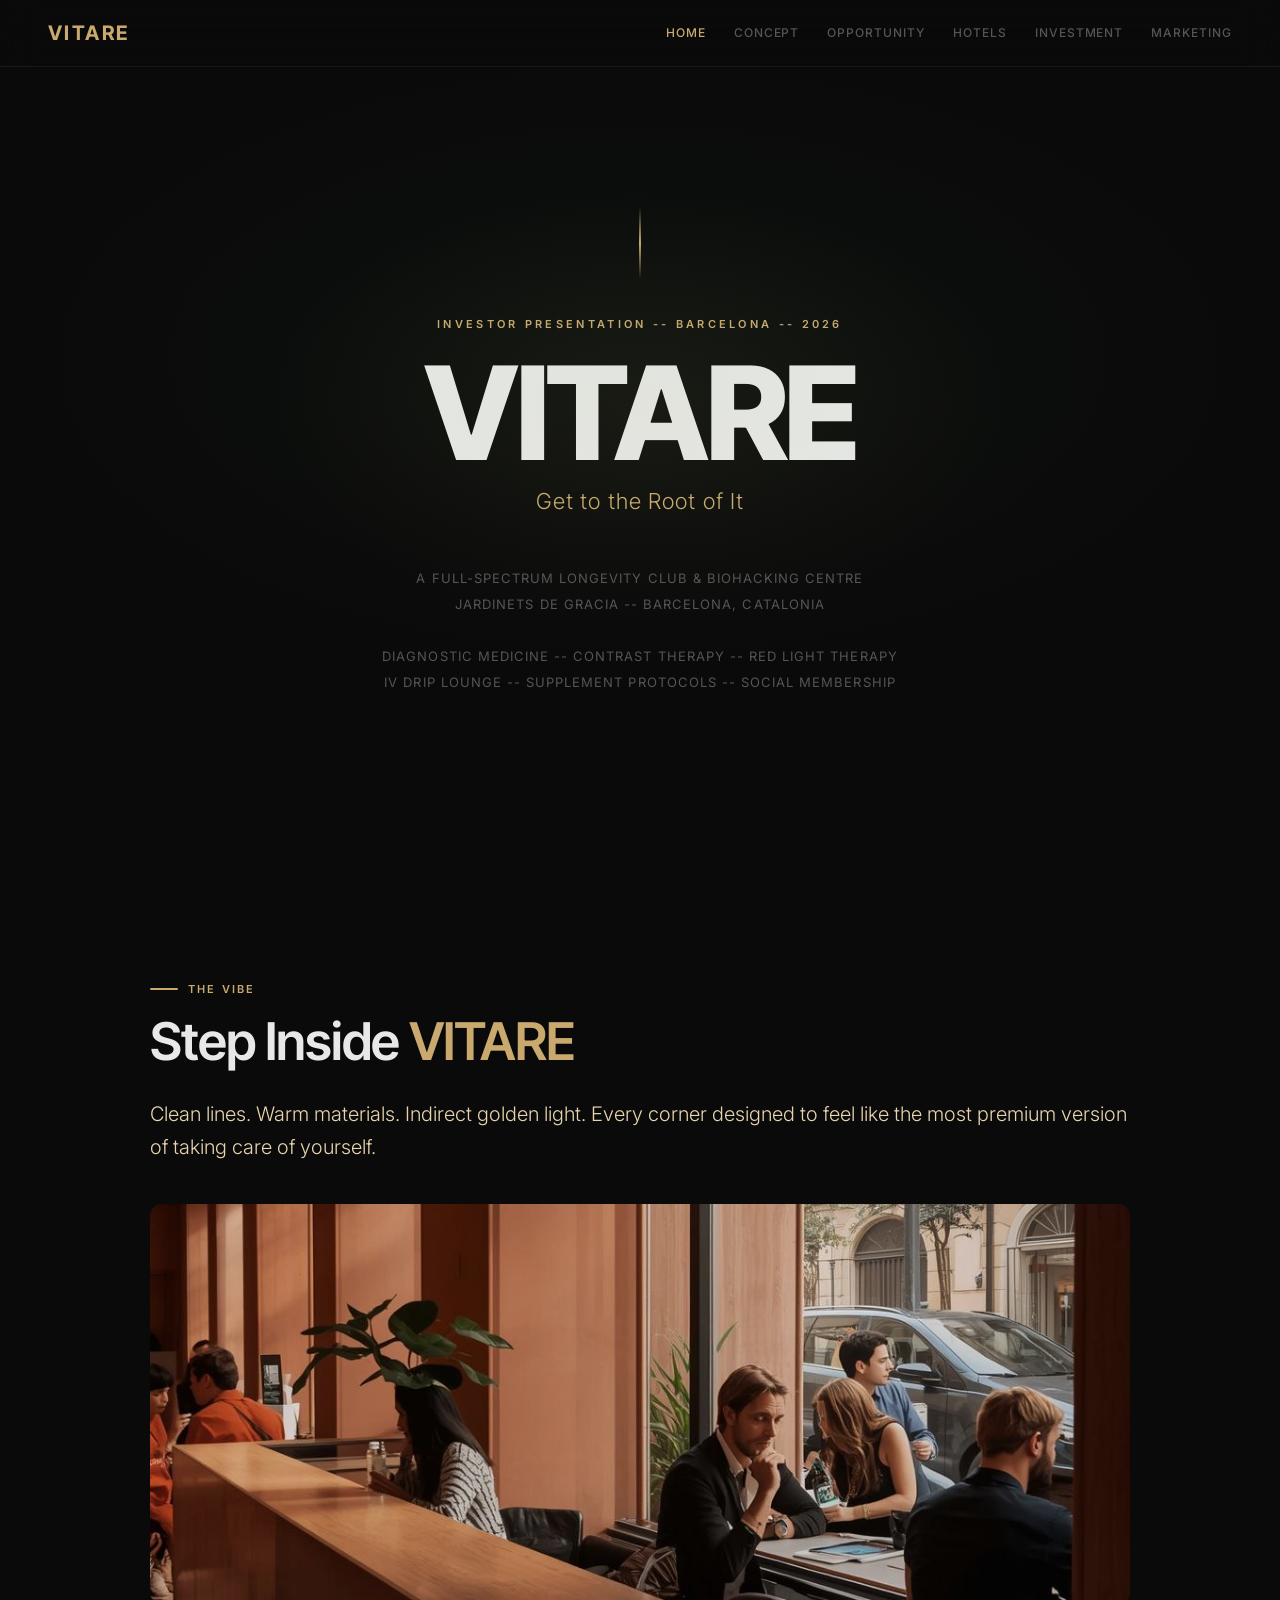
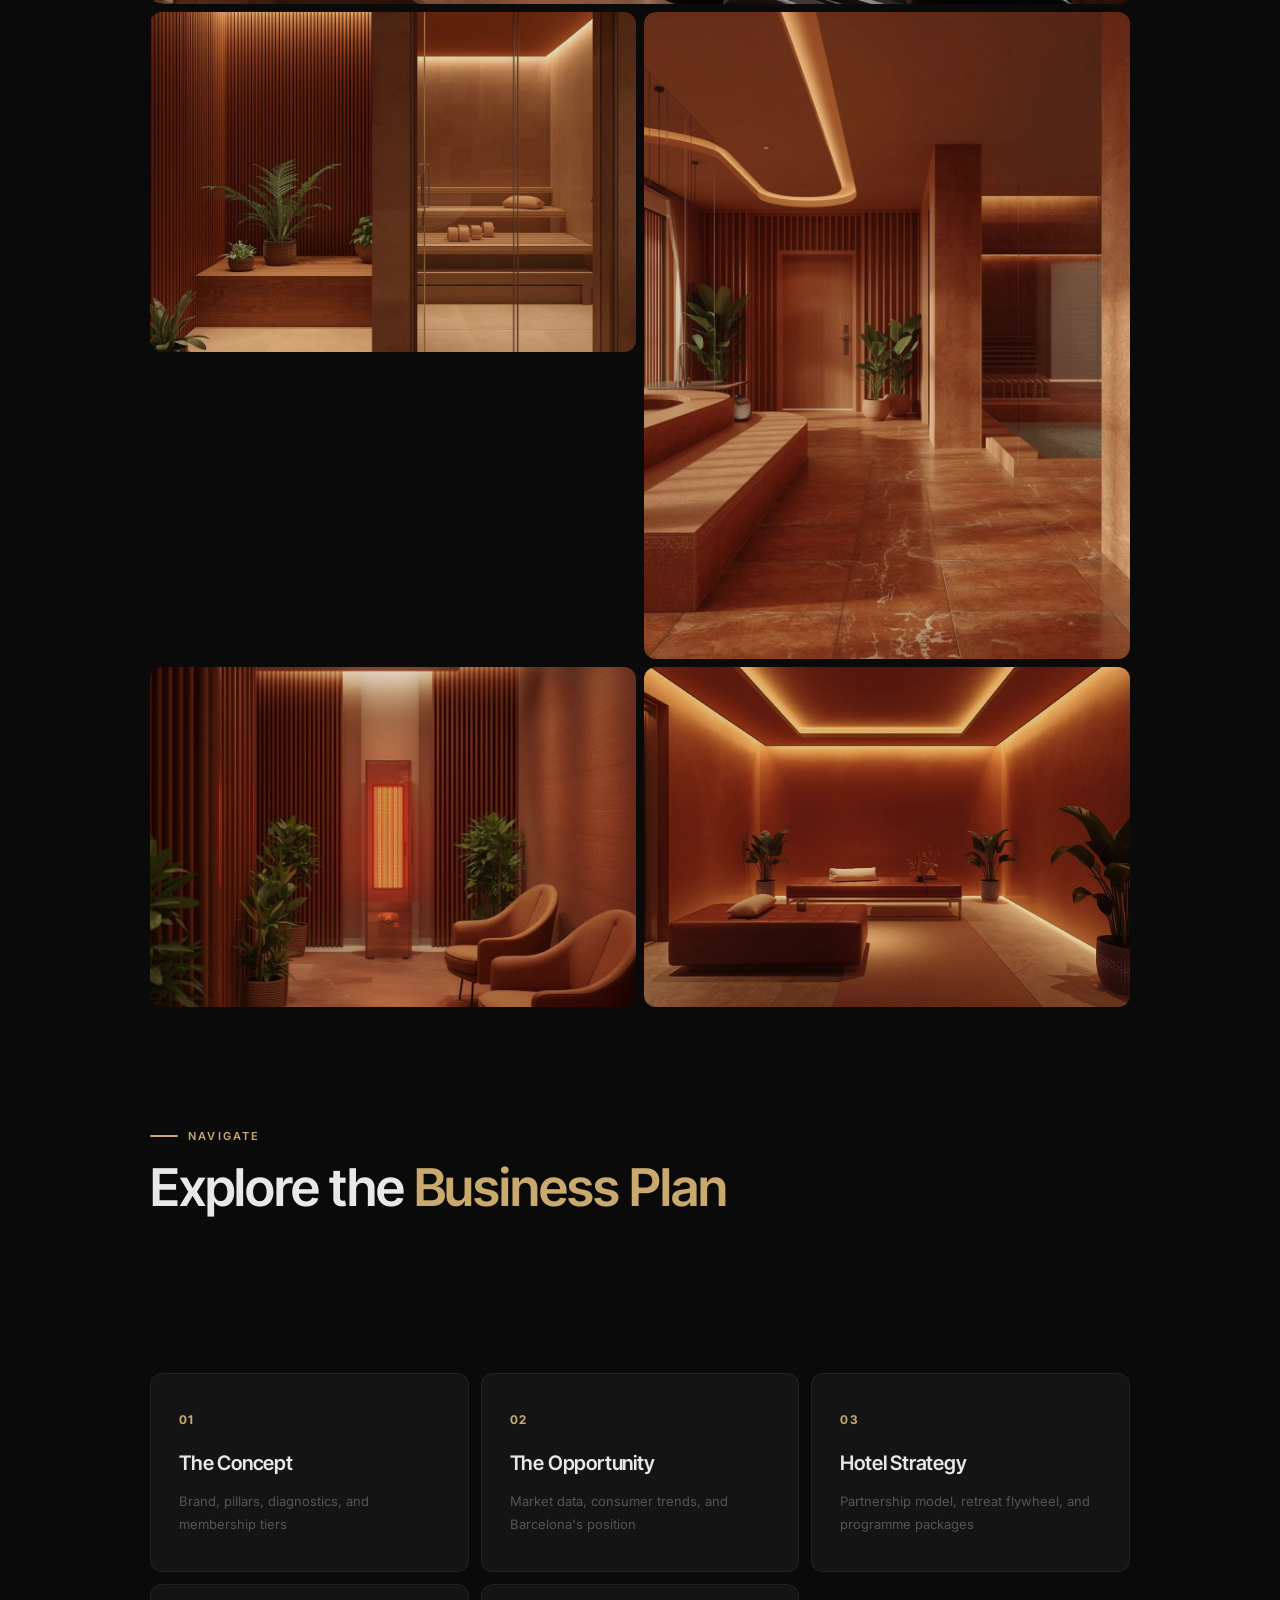
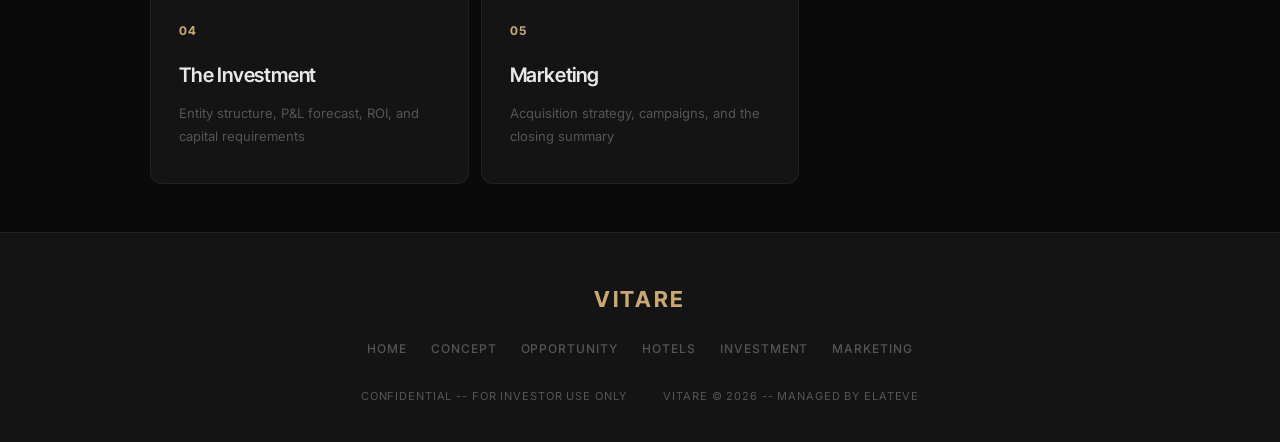
==== commit 702003a8: "Rename ROOTS back to VITARE + remove all bar/food/drink references - ROOTS → VITARE across all 7 fil" ====
--- a/index.html
+++ b/index.html
@@ -3,7 +3,7 @@
 <head>
 <meta charset="UTF-8">
 <meta name="viewport" content="width=device-width, initial-scale=1.0">
-<title>Home -- ROOTS</title>
+<title>Home -- VITARE</title>
 <link rel="preconnect" href="https://fonts.googleapis.com">
 <link rel="preconnect" href="https://fonts.gstatic.com" crossorigin>
 <link href="https://fonts.googleapis.com/css2?family=Inter+Tight:ital,wght@0,200;0,300;0,400;0,500;0,600;0,700;0,800;1,300;1,400&family=Inter:wght@200;300;400;500;600;700;800&display=swap" rel="stylesheet">
@@ -11,7 +11,7 @@
 </head>
 <body>
 <nav class="nav">
-  <a href="index.html" class="nav-logo">ROOTS</a>
+  <a href="index.html" class="nav-logo">VITARE</a>
   <button class="nav-toggle" aria-label="Menu">
     <span></span><span></span><span></span>
   </button>
@@ -30,41 +30,41 @@
   <div class="cover-bg"></div>
   <div class="cover-line"></div>
   <div class="brand-mark">Investor Presentation -- Barcelona -- 2026</div>
-  <h1>ROOTS</h1>
+  <h1>VITARE</h1>
   <div class="cover-tagline">Get to the Root of It</div>
   <p class="cover-desc">
     A full-spectrum longevity club &amp; biohacking centre<br>
     Jardinets de Gracia -- Barcelona, Catalonia<br>
     <br>
     Diagnostic Medicine -- Contrast Therapy -- Red Light Therapy<br>
-    IV Drip Lounge -- Longevity Bar -- Social Membership
+    IV Drip Lounge -- Supplement Protocols -- Social Membership
   </p>
 </div>
 
 <!-- THE VIBE -->
 <div class="vibe-section">
   <div class="eyebrow">The Vibe</div>
-  <h2>Step Inside <em>ROOTS</em></h2>
+  <h2>Step Inside <em>VITARE</em></h2>
   <p class="lead">Clean lines. Warm materials. Indirect golden light. Every corner designed to feel like the most premium version of taking care of yourself.</p>
   <div class="vibe-grid">
     <div class="vibe-img vibe-hero">
-      <img src="images/vibe-lounge.jpg" alt="ROOTS Lounge -- Jardinets de Gracia" loading="lazy">
+      <img src="images/vibe-lounge.jpg" alt="VITARE Lounge -- Jardinets de Gracia" loading="lazy">
       <div class="vibe-label">The Social Lounge</div>
     </div>
     <div class="vibe-img vibe-tall">
-      <img src="images/vibe-sauna.jpg" alt="ROOTS Finnish Sauna" loading="lazy">
+      <img src="images/vibe-sauna.jpg" alt="VITARE Finnish Sauna" loading="lazy">
       <div class="vibe-label">Finnish Sauna -- 85 C</div>
     </div>
     <div class="vibe-img vibe-plunge">
-      <img src="images/vibe-plunge.jpg" alt="ROOTS Contrast Therapy Area" loading="lazy">
+      <img src="images/vibe-plunge.jpg" alt="VITARE Contrast Therapy Area" loading="lazy">
       <div class="vibe-label">Contrast Therapy -- Cold Plunge</div>
     </div>
     <div class="vibe-img vibe-tall">
-      <img src="images/vibe-redlight.jpg" alt="ROOTS Red Light Therapy" loading="lazy">
+      <img src="images/vibe-redlight.jpg" alt="VITARE Red Light Therapy" loading="lazy">
       <div class="vibe-label">Red Light Therapy</div>
     </div>
     <div class="vibe-img vibe-tall">
-      <img src="images/vibe-relaxation.jpg" alt="ROOTS Recovery Lounge" loading="lazy">
+      <img src="images/vibe-relaxation.jpg" alt="VITARE Recovery Lounge" loading="lazy">
       <div class="vibe-label">Recovery Lounge</div>
     </div>
   </div>
@@ -79,7 +79,7 @@
   <a href="concept.html" class="home-card">
     <div class="home-card-num">01</div>
     <h3>The Concept</h3>
-    <p>Brand, pillars, diagnostics, bar, and membership tiers</p>
+    <p>Brand, pillars, diagnostics, and membership tiers</p>
   </a>
   <a href="opportunity.html" class="home-card">
     <div class="home-card-num">02</div>
@@ -105,7 +105,7 @@
 
 <footer class="site-footer">
   <div class="footer-inner">
-    <div class="footer-brand">ROOTS</div>
+    <div class="footer-brand">VITARE</div>
     <div class="footer-links">
       <a href="index.html">Home</a>
       <a href="concept.html">Concept</a>
@@ -116,7 +116,7 @@
     </div>
     <div class="footer-meta">
       <span>Confidential -- For Investor Use Only</span>
-      <span>ROOTS &copy; 2026 -- Managed by Elateve</span>
+      <span>VITARE &copy; 2026 -- Managed by Elateve</span>
     </div>
   </div>
 </footer>
--- a/styles.css
+++ b/styles.css
@@ -1,5 +1,5 @@
 /* ============================================
-   ROOTS — Investor Pitch Website
+   VITARE — Investor Pitch Website
    Modern Health-Tech Design System
    ============================================ */
 
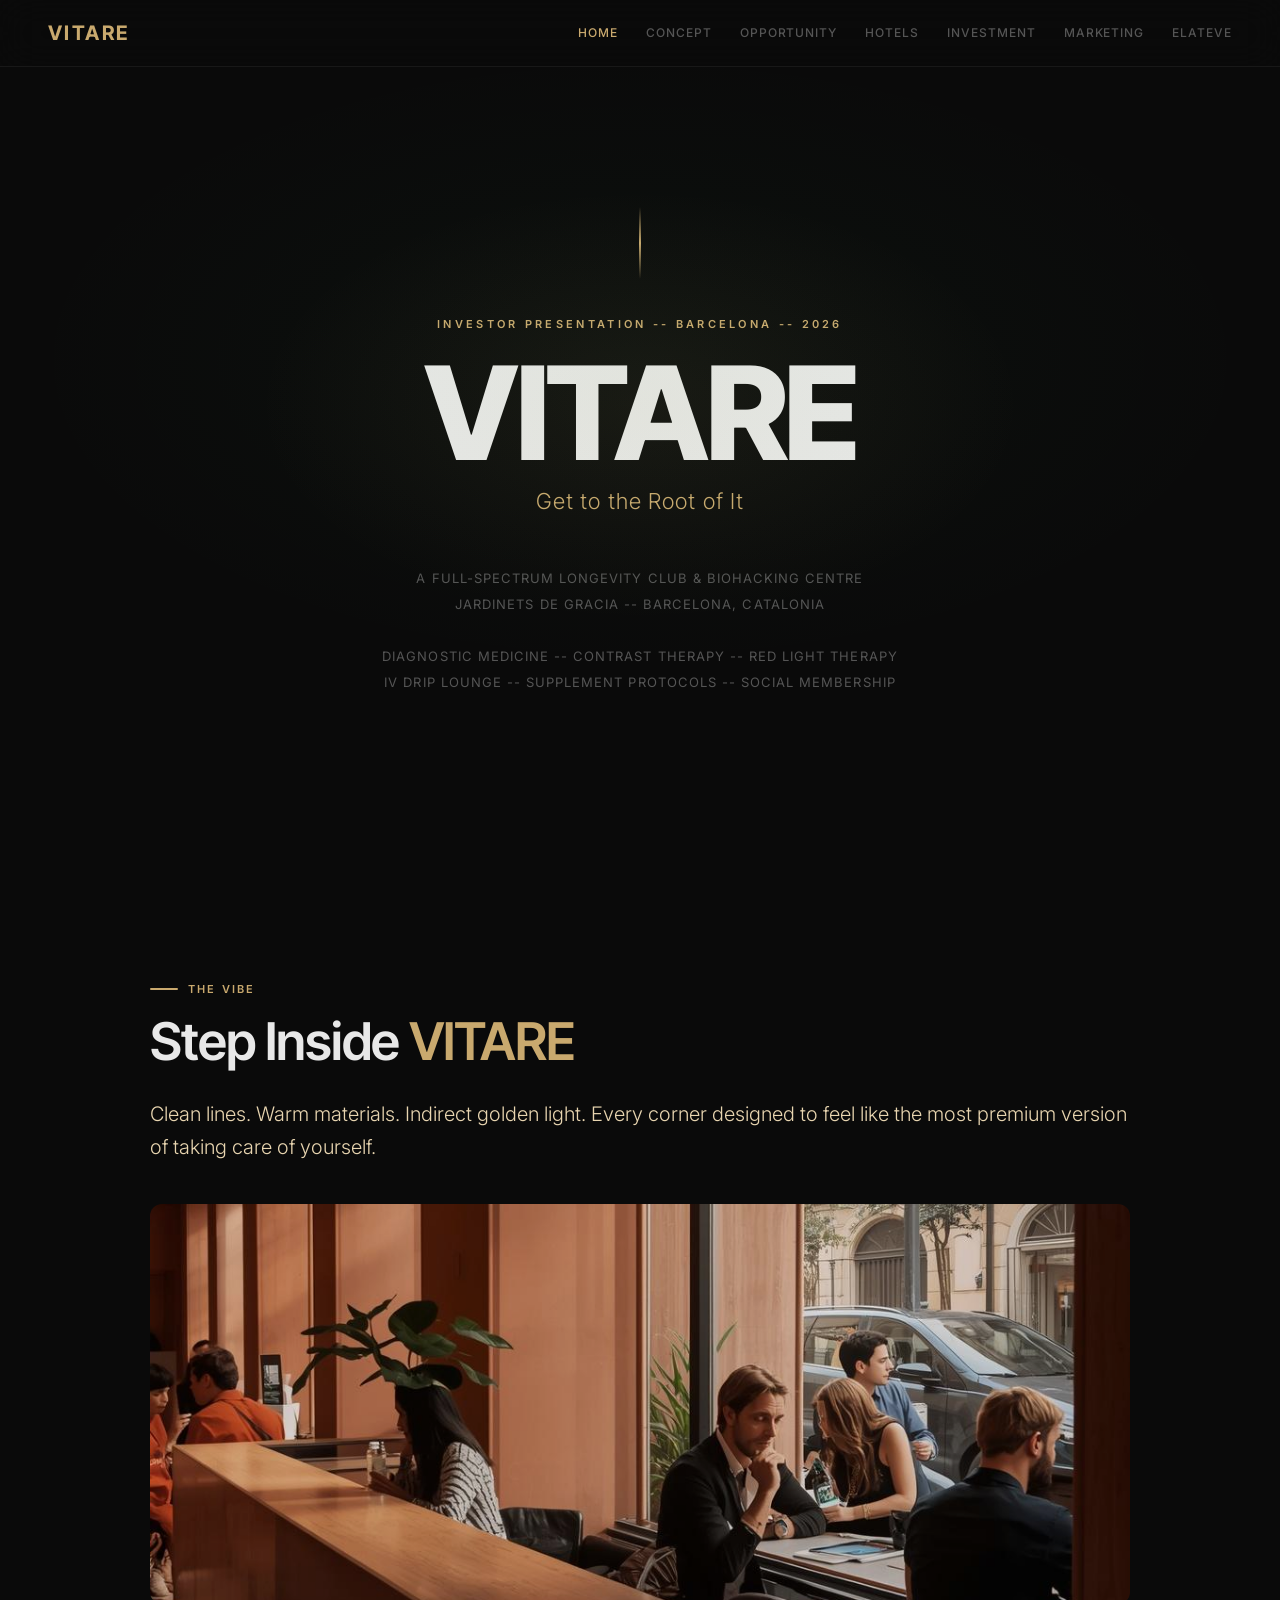
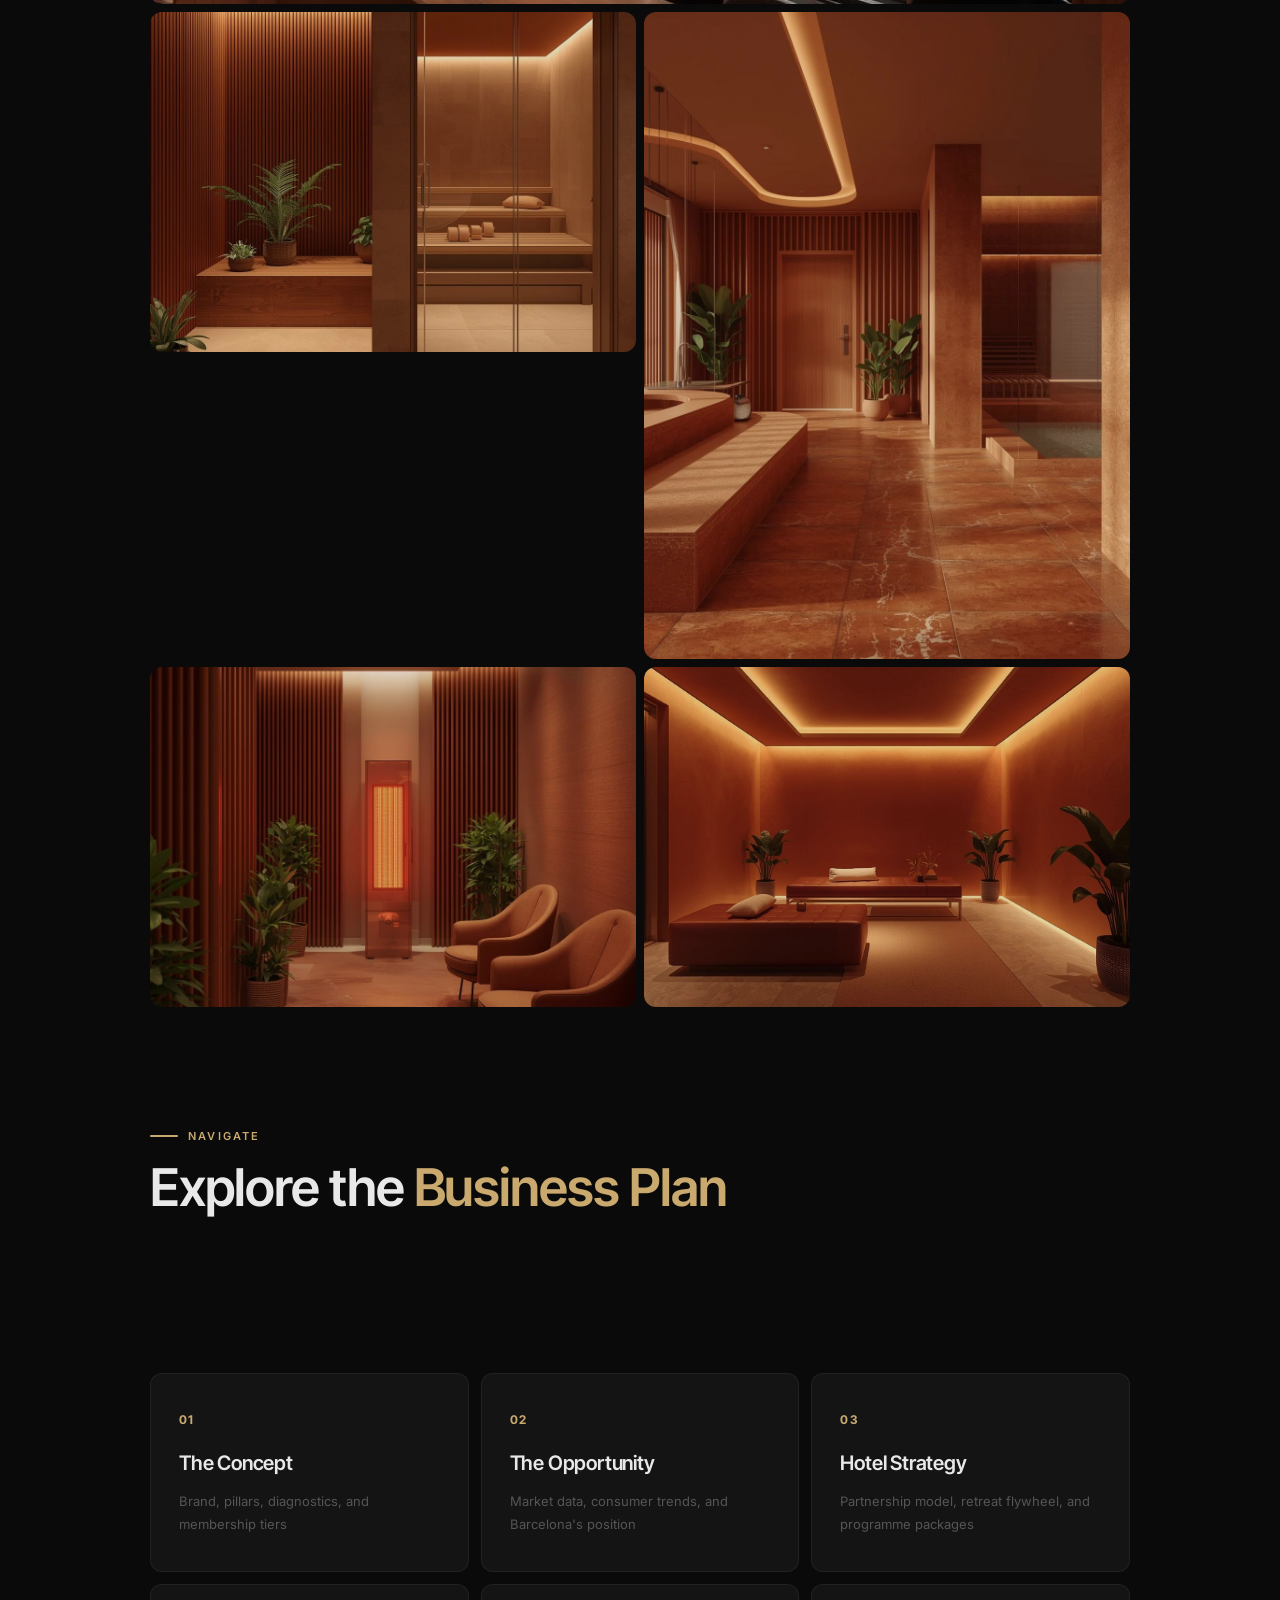
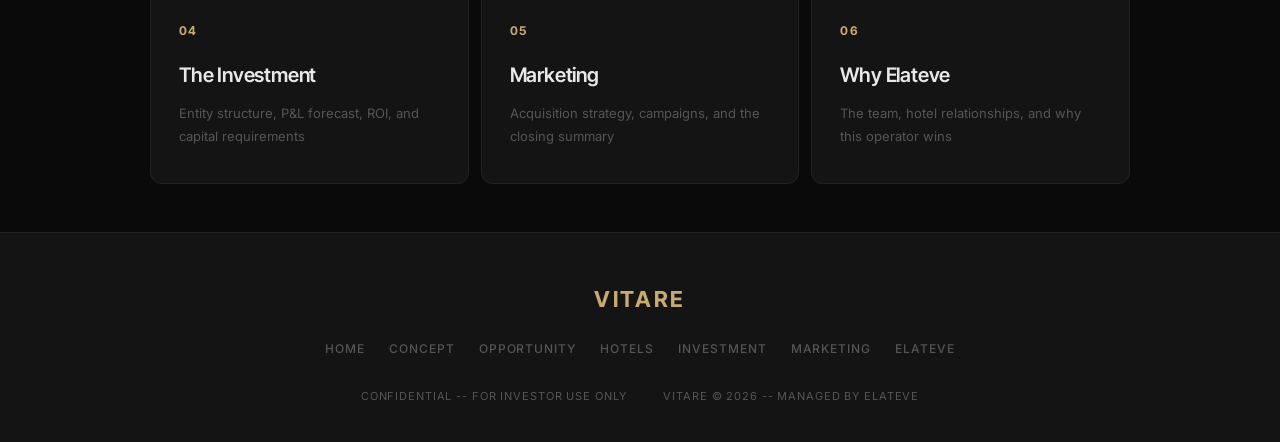
==== commit dbb5d4de: "Add Elateve page, update CAPEX with master table, expand marketing channels - Created elateve.html: " ====
--- a/index.html
+++ b/index.html
@@ -22,6 +22,7 @@
     <a href="hotel.html">Hotels</a>
     <a href="investment.html">Investment</a>
     <a href="marketing.html">Marketing</a>
+    <a href="elateve.html">Elateve</a>
   </div>
 </nav>
 
@@ -101,6 +102,11 @@
     <h3>Marketing</h3>
     <p>Acquisition strategy, campaigns, and the closing summary</p>
   </a>
+  <a href="elateve.html" class="home-card">
+    <div class="home-card-num">06</div>
+    <h3>Why Elateve</h3>
+    <p>The team, hotel relationships, and why this operator wins</p>
+  </a>
 </div>
 
 <footer class="site-footer">
@@ -113,6 +119,7 @@
       <a href="hotel.html">Hotels</a>
       <a href="investment.html">Investment</a>
       <a href="marketing.html">Marketing</a>
+      <a href="elateve.html">Elateve</a>
     </div>
     <div class="footer-meta">
       <span>Confidential -- For Investor Use Only</span>
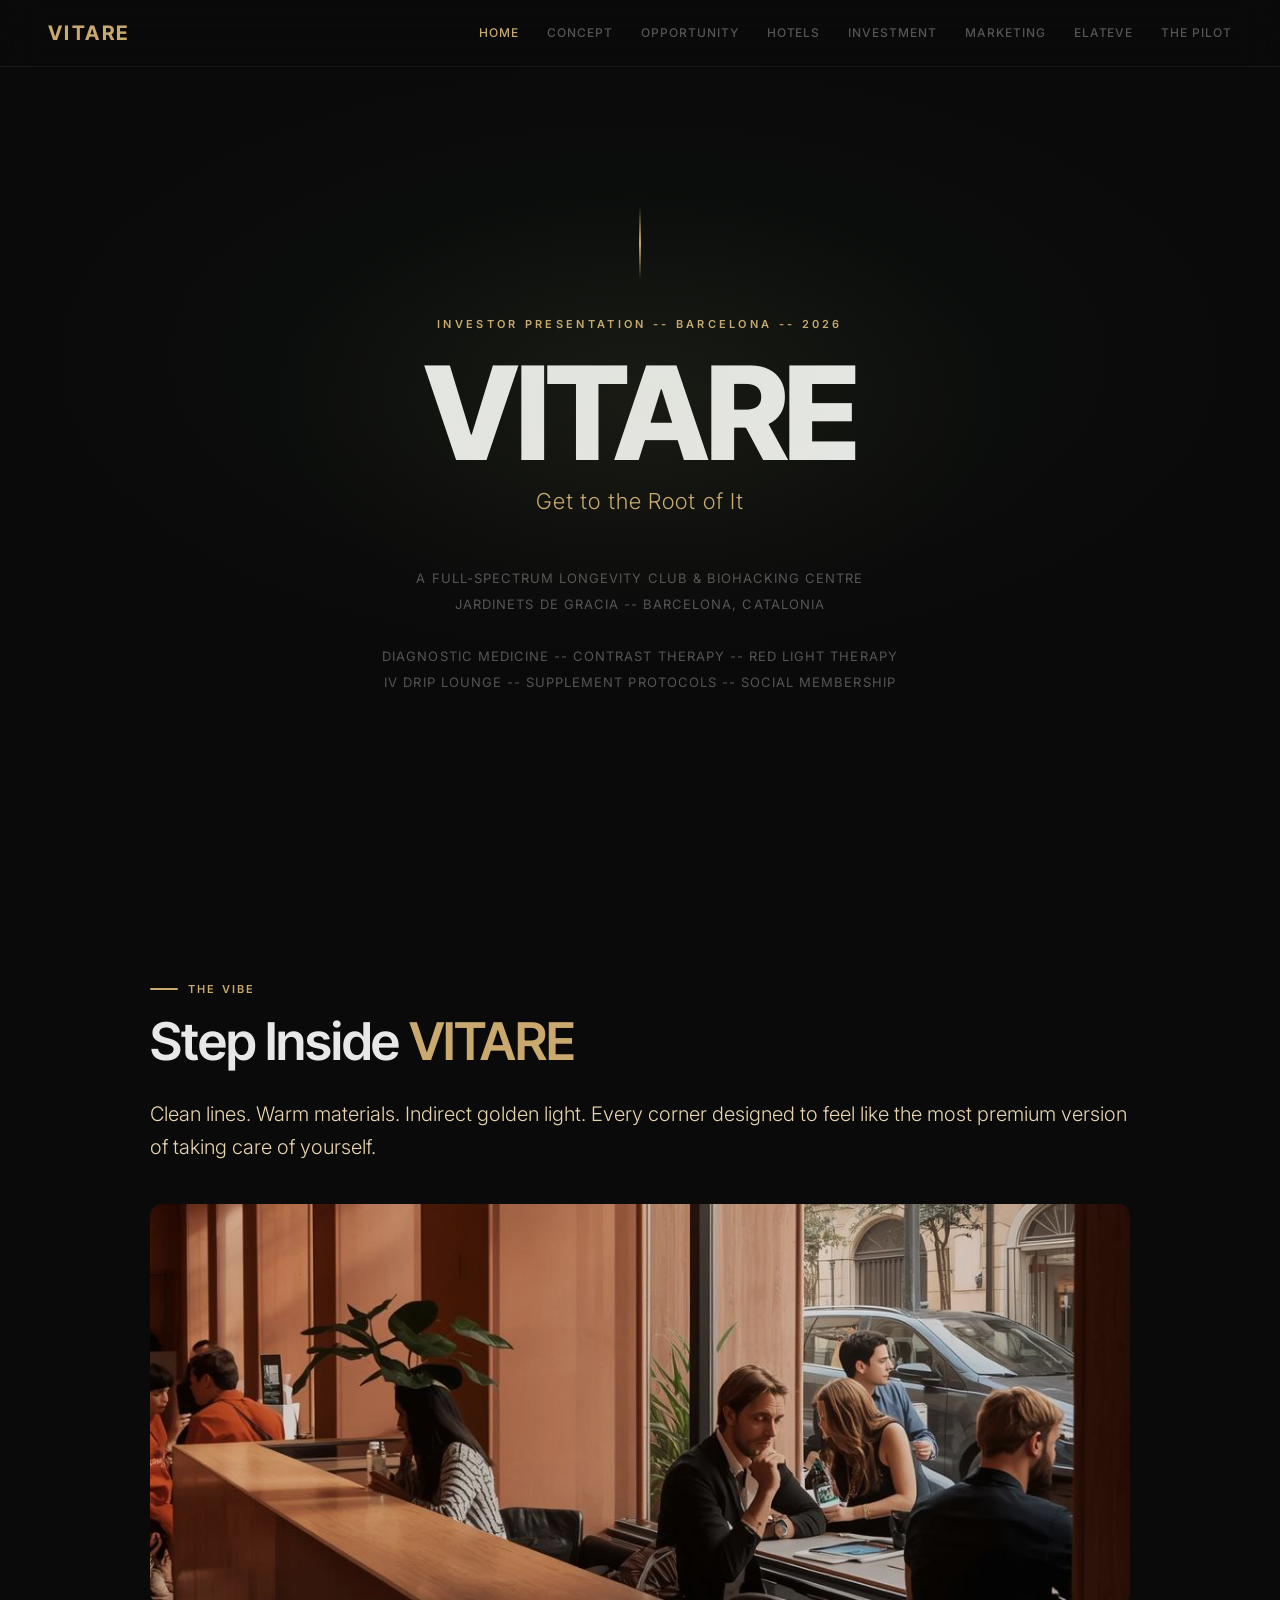
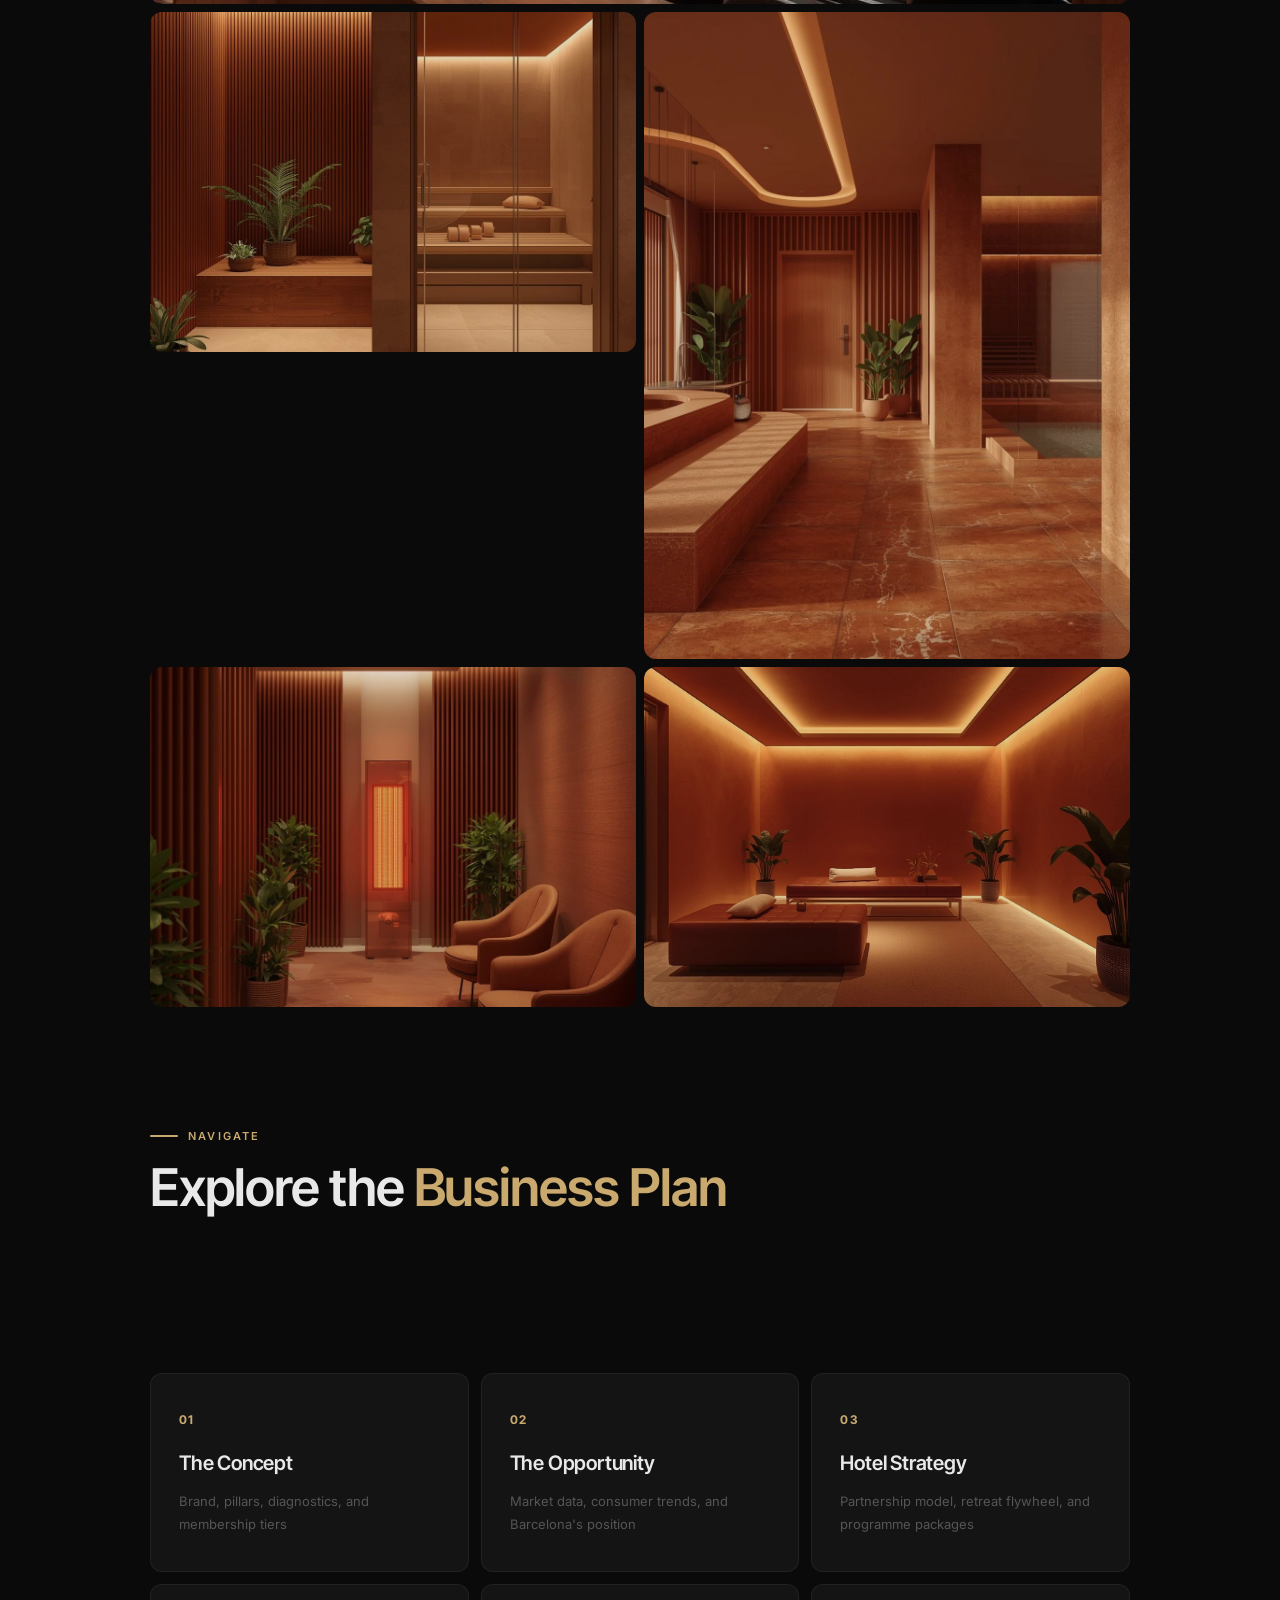
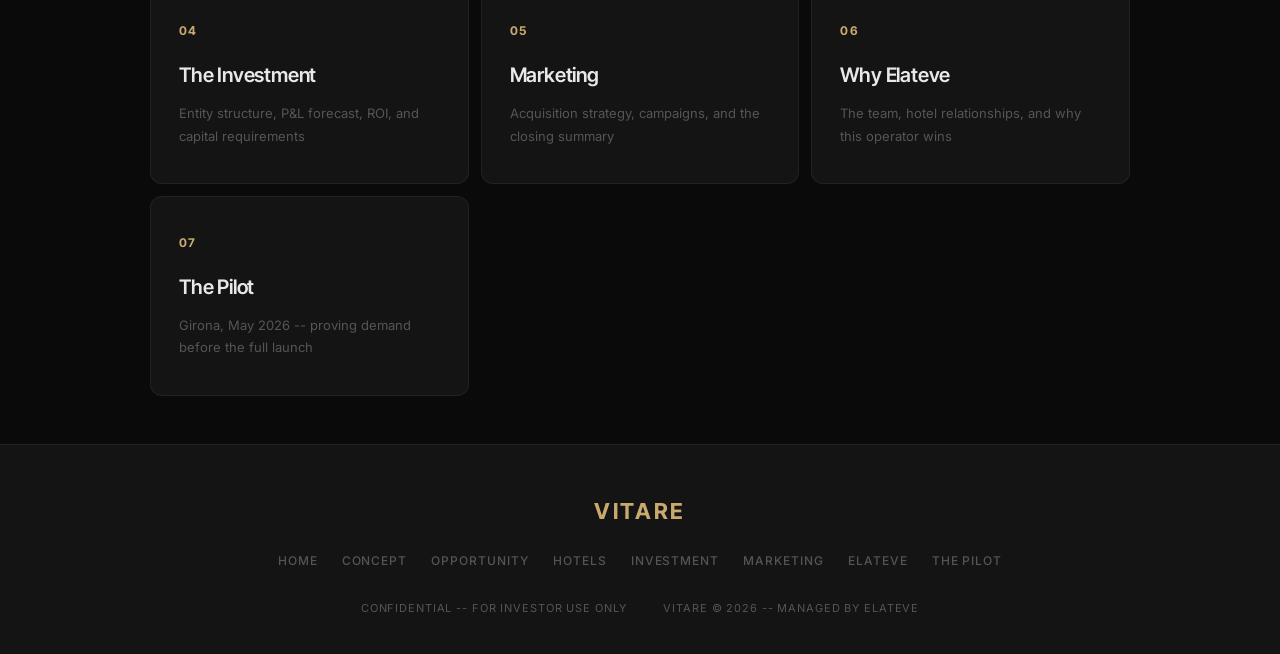
==== commit 6534c03f: "Add The Pilot page + update Elateve card 03, add pilot nav/footer sitewide - Created pilot.html: Gir" ====
--- a/index.html
+++ b/index.html
@@ -23,6 +23,7 @@
     <a href="investment.html">Investment</a>
     <a href="marketing.html">Marketing</a>
     <a href="elateve.html">Elateve</a>
+    <a href="pilot.html">The Pilot</a>
   </div>
 </nav>
 
@@ -107,6 +108,11 @@
     <h3>Why Elateve</h3>
     <p>The team, hotel relationships, and why this operator wins</p>
   </a>
+  <a href="pilot.html" class="home-card">
+    <div class="home-card-num">07</div>
+    <h3>The Pilot</h3>
+    <p>Girona, May 2026 -- proving demand before the full launch</p>
+  </a>
 </div>
 
 <footer class="site-footer">
@@ -120,6 +126,7 @@
       <a href="investment.html">Investment</a>
       <a href="marketing.html">Marketing</a>
       <a href="elateve.html">Elateve</a>
+      <a href="pilot.html">The Pilot</a>
     </div>
     <div class="footer-meta">
       <span>Confidential -- For Investor Use Only</span>
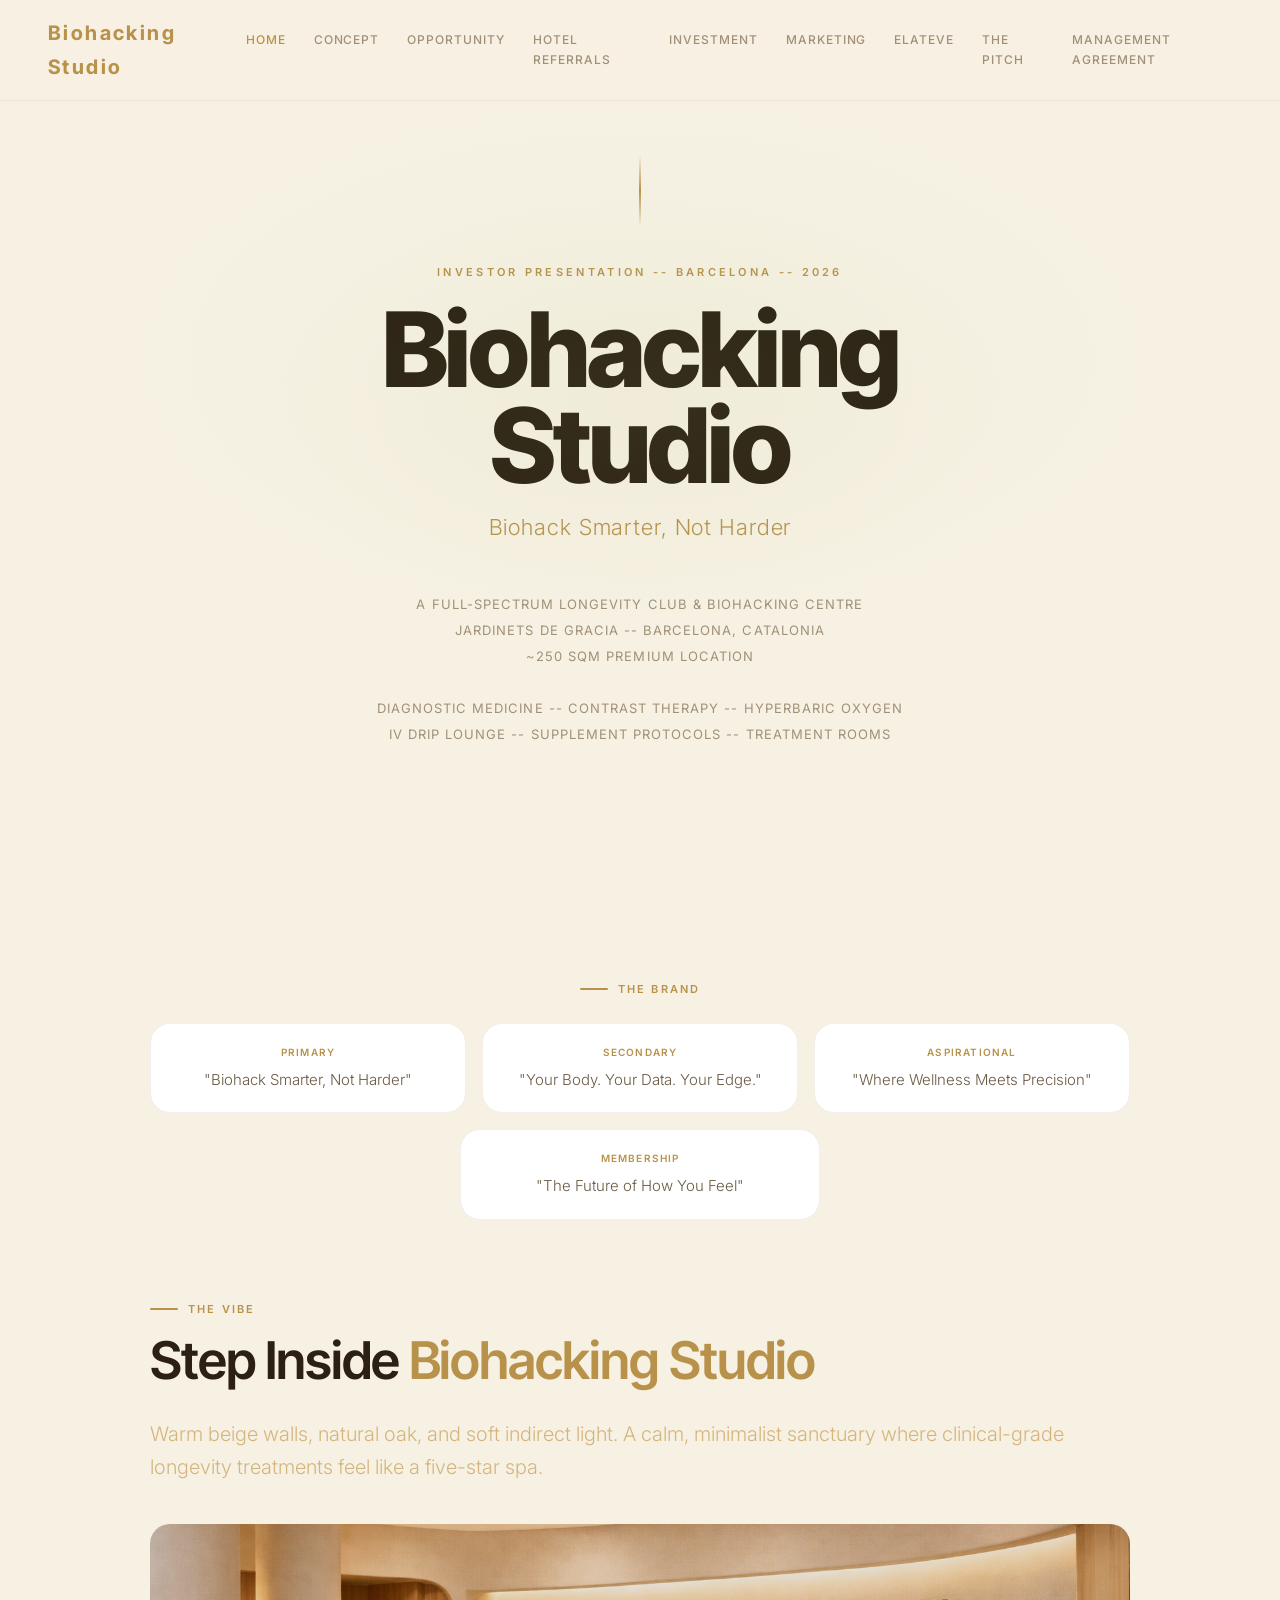
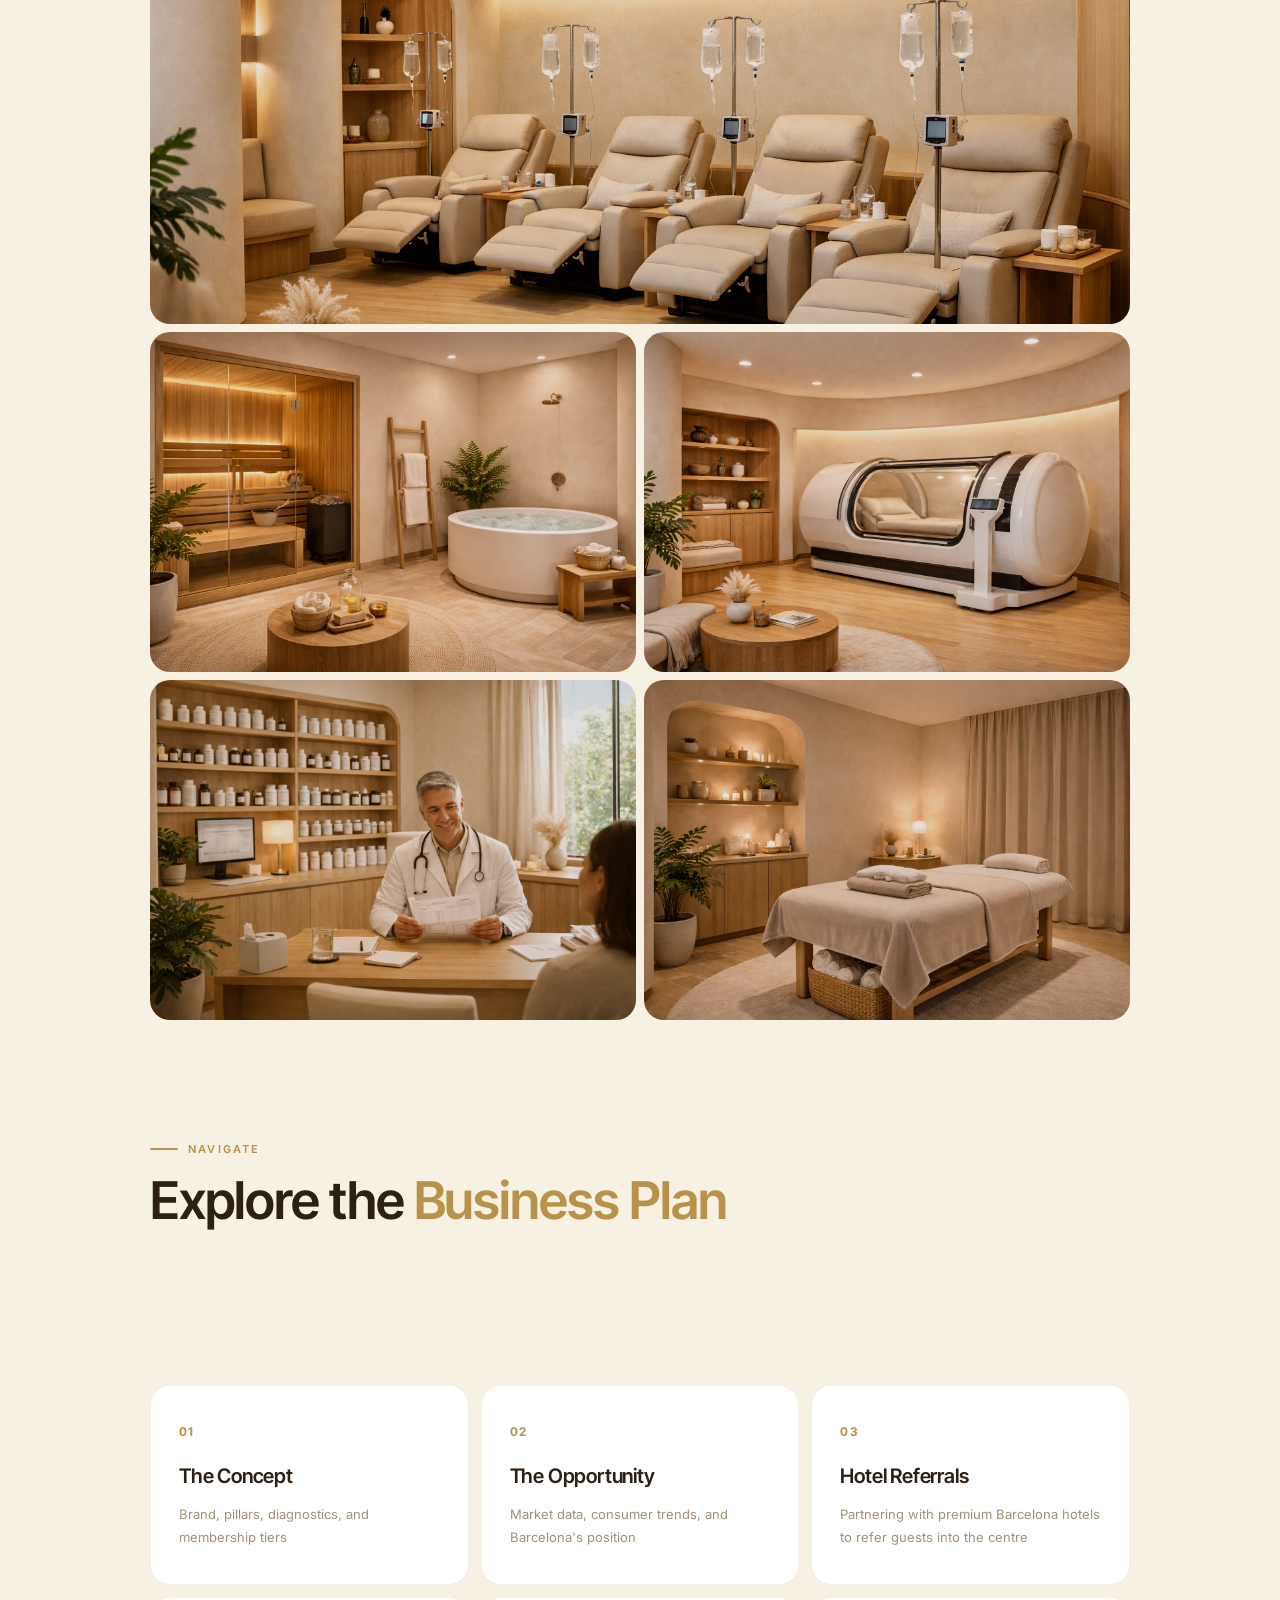
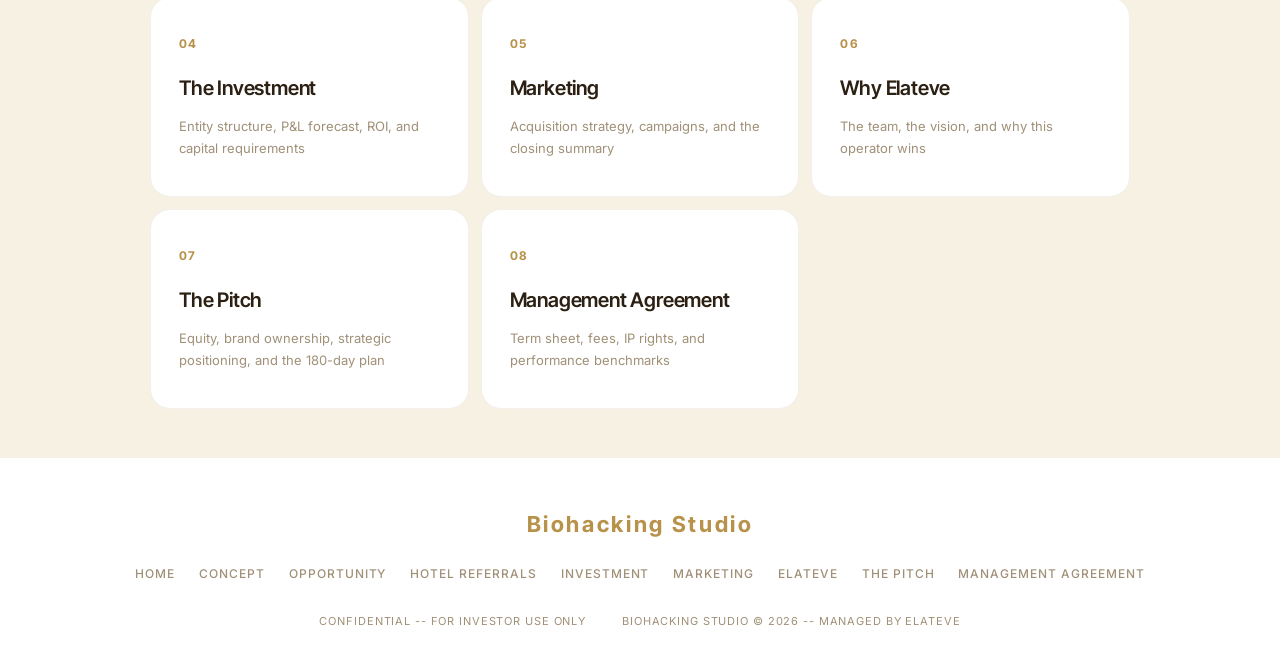
==== commit 0f0c4b7b: "Full site overhaul: Biohacking Studio rebrand, light theme, strategic pitch + management agreement -" ====
--- a/index.html
+++ b/index.html
@@ -3,15 +3,15 @@
 <head>
 <meta charset="UTF-8">
 <meta name="viewport" content="width=device-width, initial-scale=1.0">
-<title>Home -- VITARE</title>
+<title>Home -- Biohacking Studio</title>
 <link rel="preconnect" href="https://fonts.googleapis.com">
 <link rel="preconnect" href="https://fonts.gstatic.com" crossorigin>
 <link href="https://fonts.googleapis.com/css2?family=Inter+Tight:ital,wght@0,200;0,300;0,400;0,500;0,600;0,700;0,800;1,300;1,400&family=Inter:wght@200;300;400;500;600;700;800&display=swap" rel="stylesheet">
-<link rel="stylesheet" href="styles.css?v=2">
+<link rel="stylesheet" href="styles.css?v=5">
 </head>
 <body>
 <nav class="nav">
-  <a href="index.html" class="nav-logo">VITARE</a>
+  <a href="index.html" class="nav-logo">Biohacking Studio</a>
   <button class="nav-toggle" aria-label="Menu">
     <span></span><span></span><span></span>
   </button>
@@ -19,11 +19,12 @@
     <a href="index.html" class="active">Home</a>
     <a href="concept.html">Concept</a>
     <a href="opportunity.html">Opportunity</a>
-    <a href="hotel.html">Hotels</a>
+    <a href="hotel.html">Hotel Referrals</a>
     <a href="investment.html">Investment</a>
     <a href="marketing.html">Marketing</a>
     <a href="elateve.html">Elateve</a>
-    <a href="pilot.html">The Pilot</a>
+    <a href="pilot.html">The Pitch</a>
+    <a href="management.html">Management Agreement</a>
   </div>
 </nav>
 
@@ -32,42 +33,68 @@
   <div class="cover-bg"></div>
   <div class="cover-line"></div>
   <div class="brand-mark">Investor Presentation -- Barcelona -- 2026</div>
-  <h1>VITARE</h1>
-  <div class="cover-tagline">Get to the Root of It</div>
+  <h1>Biohacking<br>Studio</h1>
+  <div class="cover-tagline">Biohack Smarter, Not Harder</div>
   <p class="cover-desc">
     A full-spectrum longevity club &amp; biohacking centre<br>
     Jardinets de Gracia -- Barcelona, Catalonia<br>
+    ~250 sqm premium location<br>
     <br>
-    Diagnostic Medicine -- Contrast Therapy -- Red Light Therapy<br>
-    IV Drip Lounge -- Supplement Protocols -- Social Membership
+    Diagnostic Medicine -- Contrast Therapy -- Hyperbaric Oxygen<br>
+    IV Drip Lounge -- Supplement Protocols -- Treatment Rooms
   </p>
+</div>
+
+<!-- TAGLINES -->
+<div class="section" style="text-align: center; padding-bottom: 0;">
+  <div class="eyebrow" style="justify-content: center;">The Brand</div>
+  <div class="inline-grid-3" style="margin-top: 24px; gap: 16px;">
+    <div class="tagline-card">
+      <div class="tagline-card-label">PRIMARY</div>
+      <div class="tagline-card-text">"Biohack Smarter, Not Harder"</div>
+    </div>
+    <div class="tagline-card">
+      <div class="tagline-card-label">SECONDARY</div>
+      <div class="tagline-card-text">"Your Body. Your Data. Your Edge."</div>
+    </div>
+    <div class="tagline-card">
+      <div class="tagline-card-label">ASPIRATIONAL</div>
+      <div class="tagline-card-text">"Where Wellness Meets Precision"</div>
+    </div>
+  </div>
+  <div style="margin-top: 16px;">
+    <div class="tagline-card" style="max-width: 360px; margin: 0 auto;">
+      <div class="tagline-card-label">MEMBERSHIP</div>
+      <div class="tagline-card-text">"The Future of How You Feel"</div>
+    </div>
+  </div>
 </div>
 
 <!-- THE VIBE -->
 <div class="vibe-section">
   <div class="eyebrow">The Vibe</div>
-  <h2>Step Inside <em>VITARE</em></h2>
-  <p class="lead">Clean lines. Warm materials. Indirect golden light. Every corner designed to feel like the most premium version of taking care of yourself.</p>
+  <h2>Step Inside <em>Biohacking Studio</em></h2>
+  <p class="lead">Warm beige walls, natural oak, and soft indirect light. A calm, minimalist sanctuary where clinical-grade longevity treatments feel like a five-star spa.</p>
   <div class="vibe-grid">
     <div class="vibe-img vibe-hero">
-      <img src="images/vibe-lounge.jpg" alt="VITARE Lounge -- Jardinets de Gracia" loading="lazy">
-      <div class="vibe-label">The Social Lounge</div>
+      <img src="images/iv-lounge.png" alt="Biohacking Studio IV Drip Lounge" loading="lazy">
+      <div class="vibe-label">IV Drip Lounge</div>
     </div>
     <div class="vibe-img vibe-tall">
-      <img src="images/vibe-sauna.jpg" alt="VITARE Finnish Sauna" loading="lazy">
-      <div class="vibe-label">Finnish Sauna -- 85 C</div>
+      <img src="images/sauna.png" alt="Finnish Sauna &amp; Contrast Therapy" loading="lazy">
+      <div class="vibe-label">Sauna &amp; Contrast Therapy</div>
     </div>
     <div class="vibe-img vibe-plunge">
-      <img src="images/vibe-plunge.jpg" alt="VITARE Contrast Therapy Area" loading="lazy">
-      <div class="vibe-label">Contrast Therapy -- Cold Plunge</div>
+      <img src="images/hyperbaric.png" alt="Hyperbaric Oxygen Chamber" loading="lazy">
+      <div class="vibe-label">Hyperbaric Oxygen Chamber</div>
     </div>
     <div class="vibe-img vibe-tall">
-      <img src="images/vibe-redlight.jpg" alt="VITARE Red Light Therapy" loading="lazy">
-      <div class="vibe-label">Red Light Therapy</div>
+      <img src="images/consultation.png" alt="Medical Consultation &amp; Diagnostics" loading="lazy">
+      <div class="vibe-label">Medical Consultation</div>
     </div>
     <div class="vibe-img vibe-tall">
-      <img src="images/vibe-relaxation.jpg" alt="VITARE Recovery Lounge" loading="lazy">
-      <div class="vibe-label">Recovery Lounge</div>
+      <img src="images/treatment.png" alt="Treatment &amp; Recovery Room" loading="lazy">
+      <div class="vibe-label">Treatment &amp; Recovery</div>
     </div>
   </div>
 </div>
@@ -90,8 +117,8 @@
   </a>
   <a href="hotel.html" class="home-card">
     <div class="home-card-num">03</div>
-    <h3>Hotel Strategy</h3>
-    <p>Partnership model, retreat flywheel, and programme packages</p>
+    <h3>Hotel Referrals</h3>
+    <p>Partnering with premium Barcelona hotels to refer guests into the centre</p>
   </a>
   <a href="investment.html" class="home-card">
     <div class="home-card-num">04</div>
@@ -106,31 +133,37 @@
   <a href="elateve.html" class="home-card">
     <div class="home-card-num">06</div>
     <h3>Why Elateve</h3>
-    <p>The team, hotel relationships, and why this operator wins</p>
+    <p>The team, the vision, and why this operator wins</p>
   </a>
   <a href="pilot.html" class="home-card">
     <div class="home-card-num">07</div>
-    <h3>The Pilot</h3>
-    <p>Girona, May 2026 -- proving demand before the full launch</p>
+    <h3>The Pitch</h3>
+    <p>Equity, brand ownership, strategic positioning, and the 180-day plan</p>
+  </a>
+  <a href="management.html" class="home-card">
+    <div class="home-card-num">08</div>
+    <h3>Management Agreement</h3>
+    <p>Term sheet, fees, IP rights, and performance benchmarks</p>
   </a>
 </div>
 
 <footer class="site-footer">
   <div class="footer-inner">
-    <div class="footer-brand">VITARE</div>
+    <div class="footer-brand">Biohacking Studio</div>
     <div class="footer-links">
       <a href="index.html">Home</a>
       <a href="concept.html">Concept</a>
       <a href="opportunity.html">Opportunity</a>
-      <a href="hotel.html">Hotels</a>
+      <a href="hotel.html">Hotel Referrals</a>
       <a href="investment.html">Investment</a>
       <a href="marketing.html">Marketing</a>
       <a href="elateve.html">Elateve</a>
-      <a href="pilot.html">The Pilot</a>
+      <a href="pilot.html">The Pitch</a>
+      <a href="management.html">Management Agreement</a>
     </div>
     <div class="footer-meta">
       <span>Confidential -- For Investor Use Only</span>
-      <span>VITARE &copy; 2026 -- Managed by Elateve</span>
+      <span>Biohacking Studio &copy; 2026 -- Managed by Elateve</span>
     </div>
   </div>
 </footer>
--- a/styles.css
+++ b/styles.css
@@ -1,30 +1,30 @@
 /* ============================================
-   VITARE — Investor Pitch Website
-   Modern Health-Tech Design System
+   Biohacking Studio — Investor Pitch Website
+   Light / Beige Design System
    ============================================ */
 
 @import url('https://fonts.googleapis.com/css2?family=Inter+Tight:ital,wght@0,200;0,300;0,400;0,500;0,600;0,700;0,800;1,300;1,400&family=Inter:wght@200;300;400;500;600;700;800&display=swap');
 
 :root {
-  --bg: #0A0A0A;
-  --surface: #141414;
-  --surface-2: #1C1C1C;
-  --border: rgba(255,255,255,0.06);
-  --border-accent: rgba(255,255,255,0.12);
-  --text: #E8E8E8;
-  --text-secondary: #888888;
-  --text-muted: #555555;
-  --accent: #C9A96E;
-  --accent-light: #E8D5B0;
-  --accent-dark: #8B6F3A;
-  --green: #4ADE80;
-  --red: #F87171;
-  --blue: #60A5FA;
-  --shadow: 0 1px 3px rgba(0,0,0,0.3);
-  --shadow-lg: 0 8px 32px rgba(0,0,0,0.4);
-  --radius: 12px;
-  --radius-sm: 8px;
-  --radius-xs: 4px;
+  --bg: #F7F1E3;
+  --surface: #FFFFFF;
+  --surface-2: #EFE5D0;
+  --border: rgba(140,100,50,0.10);
+  --border-accent: rgba(140,100,50,0.22);
+  --text: #2B2013;
+  --text-secondary: #6B5A44;
+  --text-muted: #A09078;
+  --accent: #B8924A;
+  --accent-light: #D4B57E;
+  --accent-dark: #7E5F26;
+  --green: #5F9770;
+  --red: #B94545;
+  --blue: #4A7DB0;
+  --shadow: 0 1px 4px rgba(140,100,50,0.06);
+  --shadow-lg: 0 12px 40px rgba(140,100,50,0.10);
+  --radius: 20px;
+  --radius-sm: 14px;
+  --radius-xs: 6px;
 }
 
 /* RESET + BASE */
@@ -117,7 +117,7 @@
   align-items: center;
   justify-content: space-between;
   padding: 16px 48px;
-  background: rgba(10,10,10,0.80);
+  background: rgba(247,241,227,0.88);
   backdrop-filter: blur(20px) saturate(1.2);
   -webkit-backdrop-filter: blur(20px) saturate(1.2);
   border-bottom: 1px solid var(--border);
@@ -208,12 +208,12 @@
 }
 .cover h1 {
   font-family: 'Inter Tight', sans-serif;
-  font-size: clamp(64px, 14vw, 130px);
+  font-size: clamp(48px, 10vw, 104px);
   font-weight: 800;
-  line-height: 0.9;
+  line-height: 0.92;
   letter-spacing: -0.03em;
   color: var(--text);
-  margin-bottom: 12px;
+  margin-bottom: 16px;
 }
 .cover-tagline {
   font-family: 'Inter Tight', sans-serif;
@@ -240,7 +240,7 @@
   margin: 0 auto;
 }
 .section-alt {
-  background: var(--surface);
+  background: var(--surface-2);
   max-width: none;
 }
 .section-alt-inner {
@@ -249,7 +249,7 @@
   margin: 0 auto;
 }
 .full-bleed {
-  background: var(--surface);
+  background: var(--surface-2);
 }
 
 /* DIVIDER */
@@ -358,7 +358,7 @@
   font-family: 'Inter Tight', sans-serif;
   font-size: 64px;
   font-weight: 800;
-  color: rgba(255,255,255,0.04);
+  color: rgba(60,45,25,0.06);
   position: absolute;
   top: 16px; right: 24px;
   line-height: 1;
@@ -440,7 +440,7 @@
   padding: 14px 16px;
   transition: border-color 0.3s;
   border-radius: 0 var(--radius-sm) var(--radius-sm) 0;
-  background: rgba(255,255,255,0.02);
+  background: rgba(60,45,25,0.03);
 }
 .test-item:hover { border-color: var(--accent); }
 .test-title {
@@ -916,10 +916,10 @@
   font-weight: 600;
   letter-spacing: 0.15em;
   text-transform: uppercase;
-  color: var(--accent-light);
+  color: #FFFFFF;
   opacity: 0;
   transition: opacity 0.4s ease;
-  background: rgba(10,10,10,0.7);
+  background: rgba(42,33,24,0.78);
   padding: 4px 10px;
   border-radius: var(--radius-xs);
   backdrop-filter: blur(4px);
@@ -1312,7 +1312,7 @@
 .fin-table tbody tr {
   border-bottom: 1px solid var(--border);
 }
-.fin-table tbody tr:hover { background: rgba(255,255,255,0.02); }
+.fin-table tbody tr:hover { background: rgba(60,45,25,0.03); }
 .fin-table tbody td {
   padding: 11px 12px;
   color: var(--text-secondary);
@@ -1361,7 +1361,7 @@
   padding: 8px 12px;
 }
 .fin-table tr.tot td {
-  background: rgba(255,255,255,0.02);
+  background: rgba(60,45,25,0.04);
   font-weight: 600;
   color: var(--text);
   border-top: 1px solid var(--border-accent);
@@ -1654,7 +1654,7 @@
     display: none;
     position: fixed;
     inset: 0;
-    background: rgba(10,10,10,0.97);
+    background: rgba(247,241,227,0.98);
     flex-direction: column;
     align-items: center;
     justify-content: center;
@@ -1669,7 +1669,7 @@
   .section-alt-inner { padding: 48px 20px; }
   .vibe-section { padding: 48px 20px; }
   .cover { padding: 80px 20px 48px; }
-  .cover h1 { font-size: clamp(48px, 14vw, 80px); }
+  .cover h1 { font-size: clamp(40px, 11vw, 64px); }
 
   .name-grid,
   .pillars-grid,
@@ -1732,3 +1732,4 @@
   .section-alt { background: #f5f5f5; }
   .nav { display: none; }
 }
+
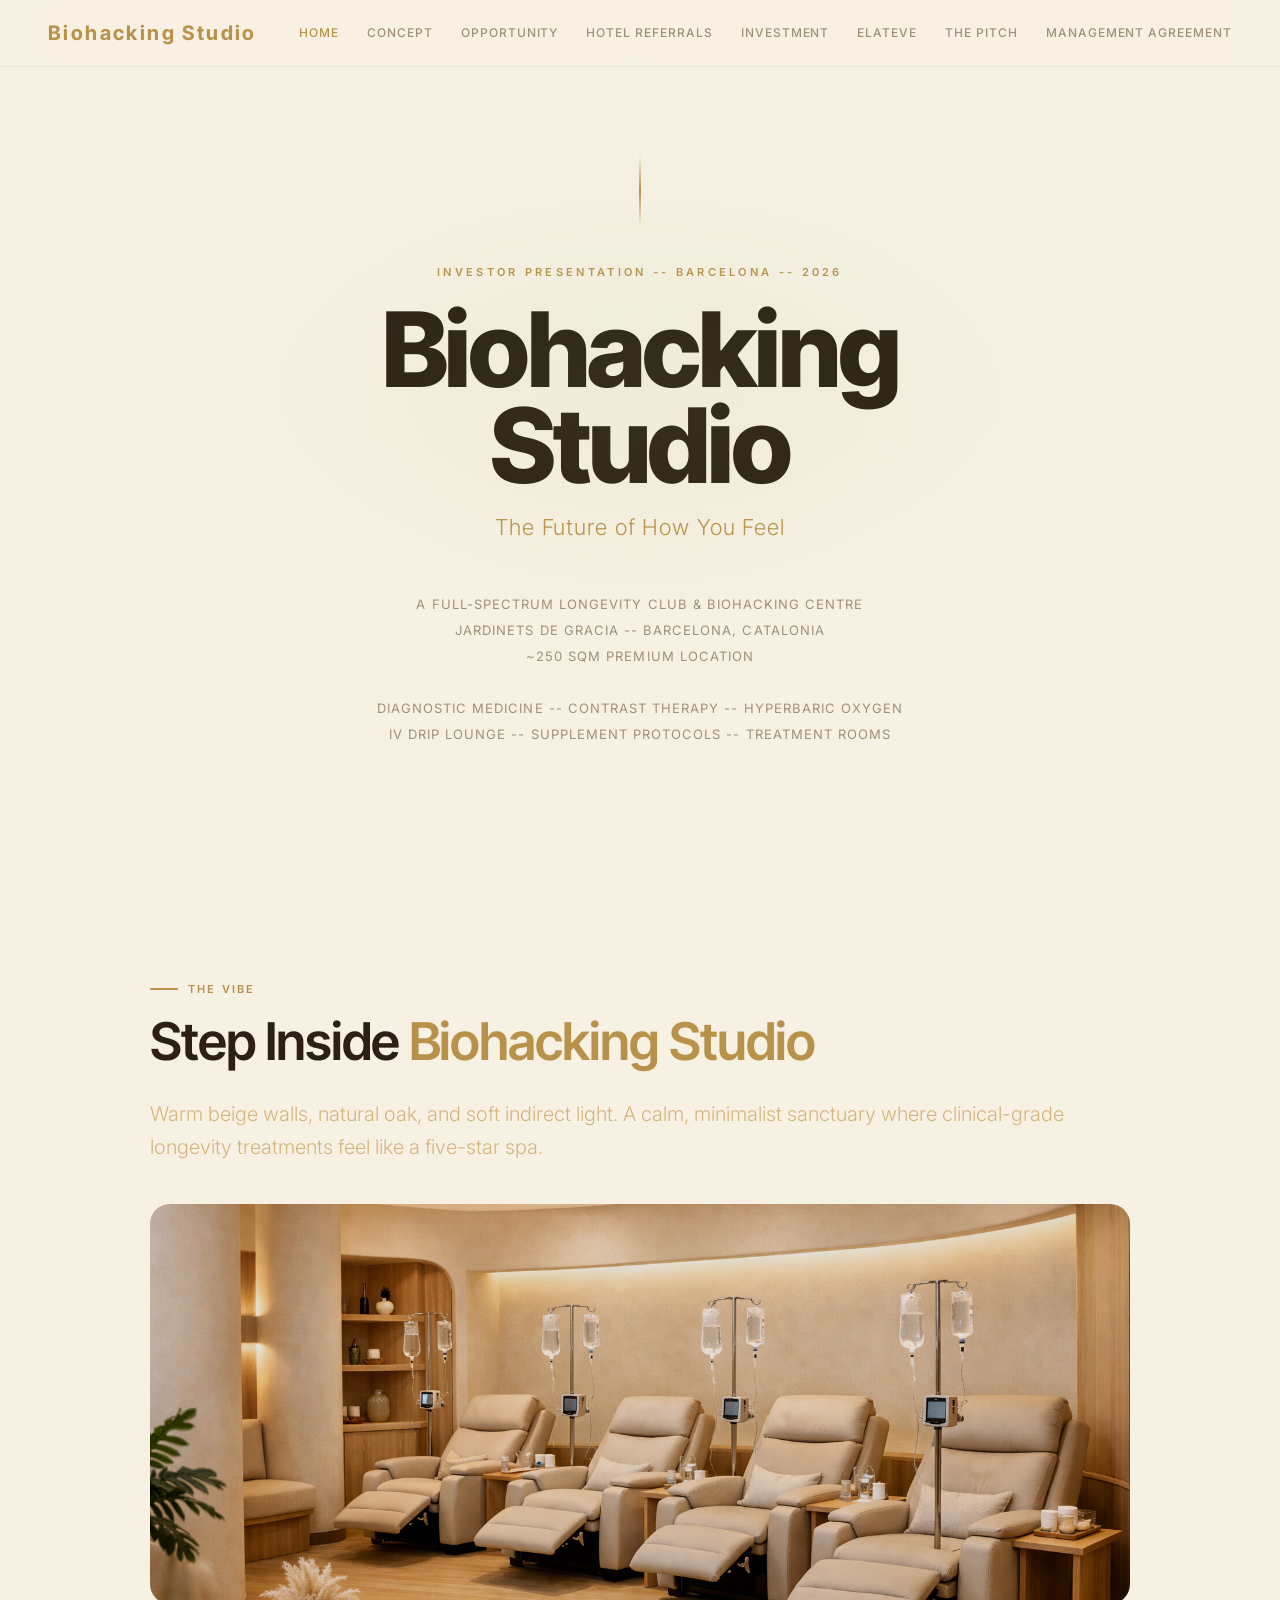
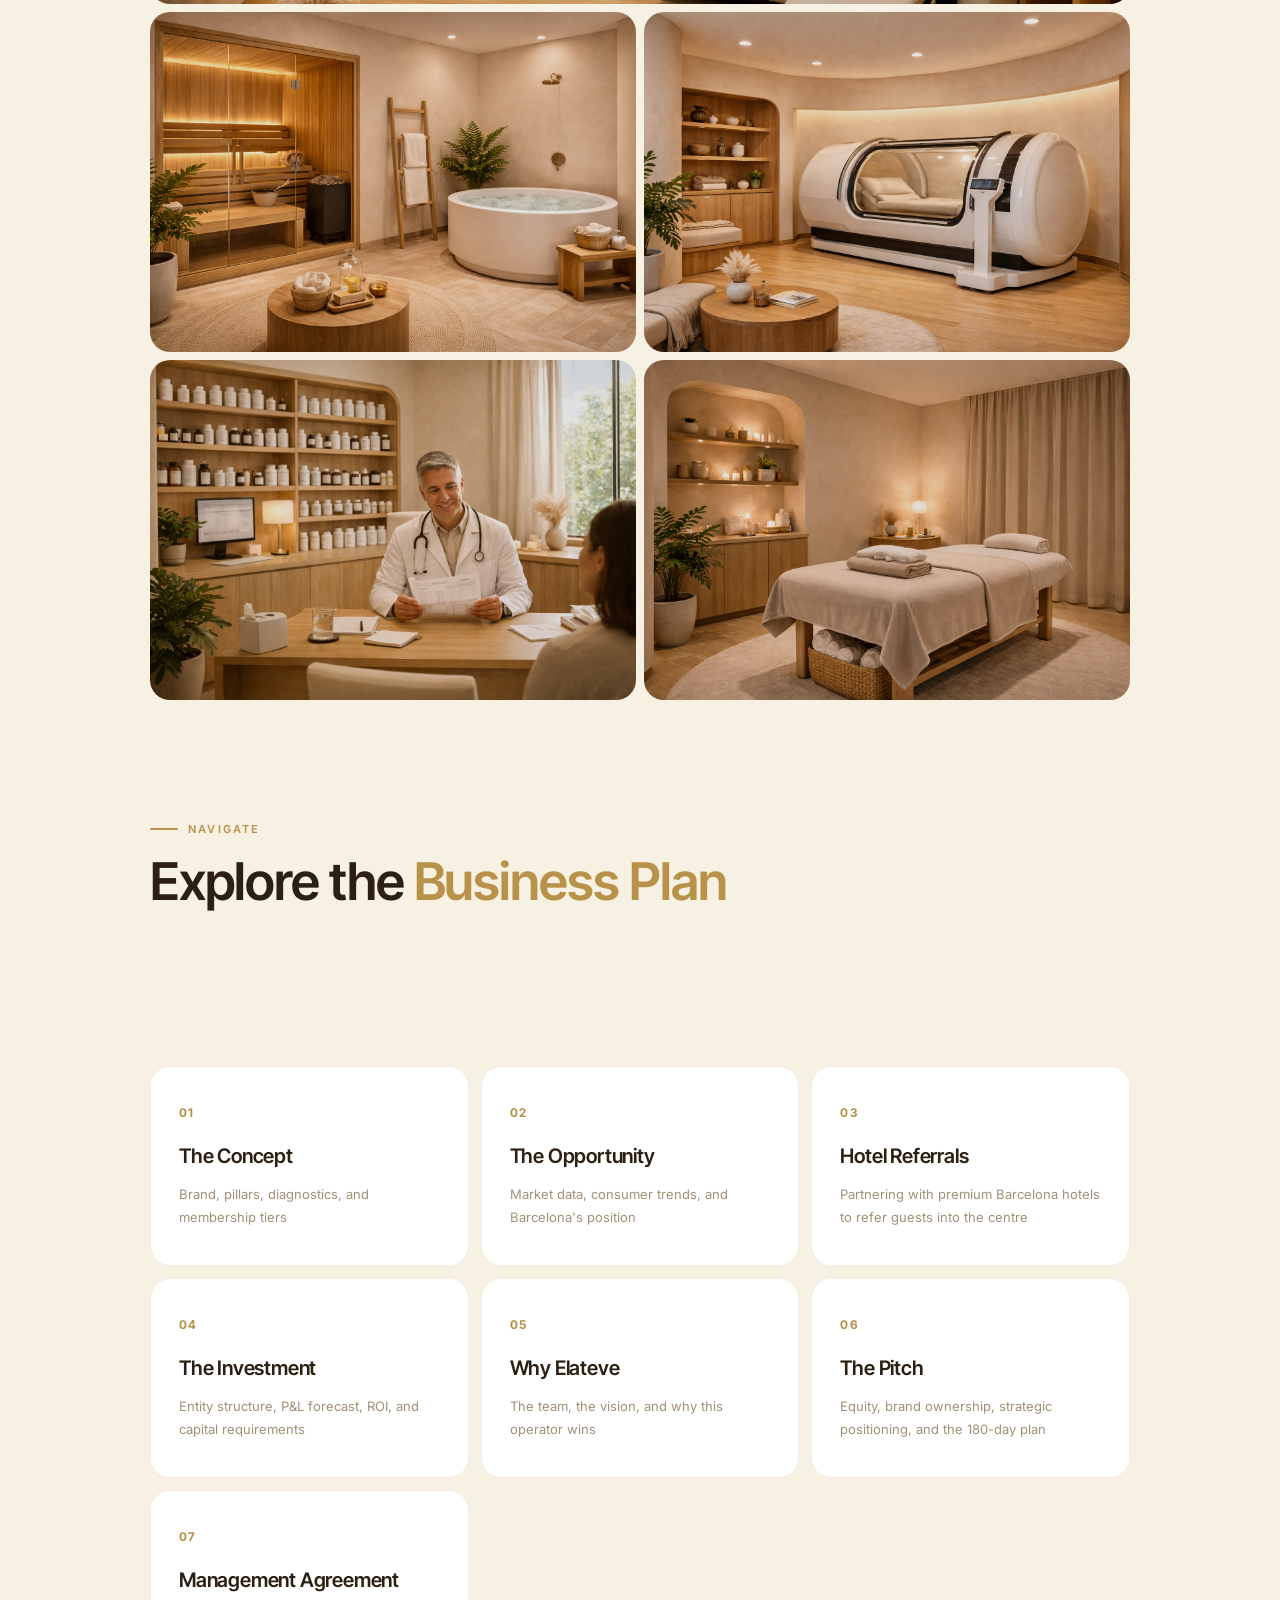
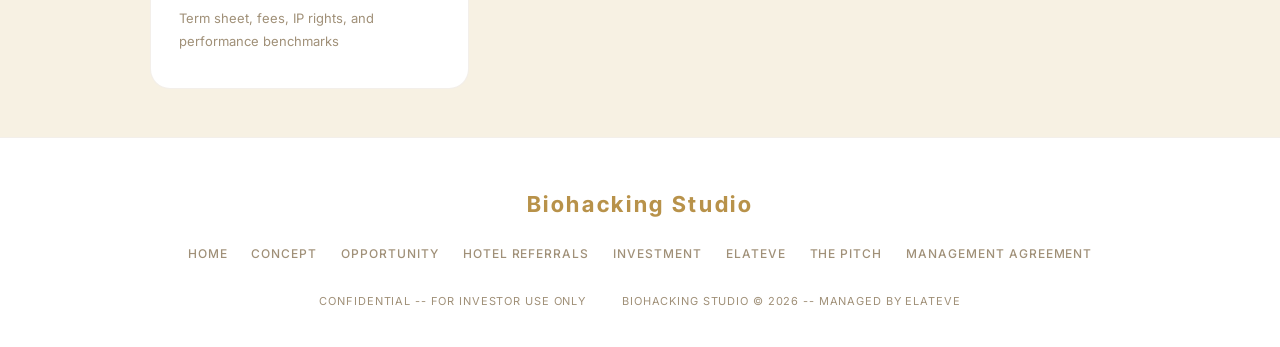
==== commit 23bf7801: "Streamline site: remove brand sections, delete marketing, trim text, add team members, flexible 80/2" ====
--- a/index.html
+++ b/index.html
@@ -21,7 +21,6 @@
     <a href="opportunity.html">Opportunity</a>
     <a href="hotel.html">Hotel Referrals</a>
     <a href="investment.html">Investment</a>
-    <a href="marketing.html">Marketing</a>
     <a href="elateve.html">Elateve</a>
     <a href="pilot.html">The Pitch</a>
     <a href="management.html">Management Agreement</a>
@@ -34,7 +33,7 @@
   <div class="cover-line"></div>
   <div class="brand-mark">Investor Presentation -- Barcelona -- 2026</div>
   <h1>Biohacking<br>Studio</h1>
-  <div class="cover-tagline">Biohack Smarter, Not Harder</div>
+  <div class="cover-tagline">The Future of How You Feel</div>
   <p class="cover-desc">
     A full-spectrum longevity club &amp; biohacking centre<br>
     Jardinets de Gracia -- Barcelona, Catalonia<br>
@@ -43,31 +42,6 @@
     Diagnostic Medicine -- Contrast Therapy -- Hyperbaric Oxygen<br>
     IV Drip Lounge -- Supplement Protocols -- Treatment Rooms
   </p>
-</div>
-
-<!-- TAGLINES -->
-<div class="section" style="text-align: center; padding-bottom: 0;">
-  <div class="eyebrow" style="justify-content: center;">The Brand</div>
-  <div class="inline-grid-3" style="margin-top: 24px; gap: 16px;">
-    <div class="tagline-card">
-      <div class="tagline-card-label">PRIMARY</div>
-      <div class="tagline-card-text">"Biohack Smarter, Not Harder"</div>
-    </div>
-    <div class="tagline-card">
-      <div class="tagline-card-label">SECONDARY</div>
-      <div class="tagline-card-text">"Your Body. Your Data. Your Edge."</div>
-    </div>
-    <div class="tagline-card">
-      <div class="tagline-card-label">ASPIRATIONAL</div>
-      <div class="tagline-card-text">"Where Wellness Meets Precision"</div>
-    </div>
-  </div>
-  <div style="margin-top: 16px;">
-    <div class="tagline-card" style="max-width: 360px; margin: 0 auto;">
-      <div class="tagline-card-label">MEMBERSHIP</div>
-      <div class="tagline-card-text">"The Future of How You Feel"</div>
-    </div>
-  </div>
 </div>
 
 <!-- THE VIBE -->
@@ -125,23 +99,18 @@
     <h3>The Investment</h3>
     <p>Entity structure, P&amp;L forecast, ROI, and capital requirements</p>
   </a>
-  <a href="marketing.html" class="home-card">
+  <a href="elateve.html" class="home-card">
     <div class="home-card-num">05</div>
-    <h3>Marketing</h3>
-    <p>Acquisition strategy, campaigns, and the closing summary</p>
-  </a>
-  <a href="elateve.html" class="home-card">
-    <div class="home-card-num">06</div>
     <h3>Why Elateve</h3>
     <p>The team, the vision, and why this operator wins</p>
   </a>
   <a href="pilot.html" class="home-card">
-    <div class="home-card-num">07</div>
+    <div class="home-card-num">06</div>
     <h3>The Pitch</h3>
     <p>Equity, brand ownership, strategic positioning, and the 180-day plan</p>
   </a>
   <a href="management.html" class="home-card">
-    <div class="home-card-num">08</div>
+    <div class="home-card-num">07</div>
     <h3>Management Agreement</h3>
     <p>Term sheet, fees, IP rights, and performance benchmarks</p>
   </a>
@@ -156,7 +125,6 @@
       <a href="opportunity.html">Opportunity</a>
       <a href="hotel.html">Hotel Referrals</a>
       <a href="investment.html">Investment</a>
-      <a href="marketing.html">Marketing</a>
       <a href="elateve.html">Elateve</a>
       <a href="pilot.html">The Pitch</a>
       <a href="management.html">Management Agreement</a>
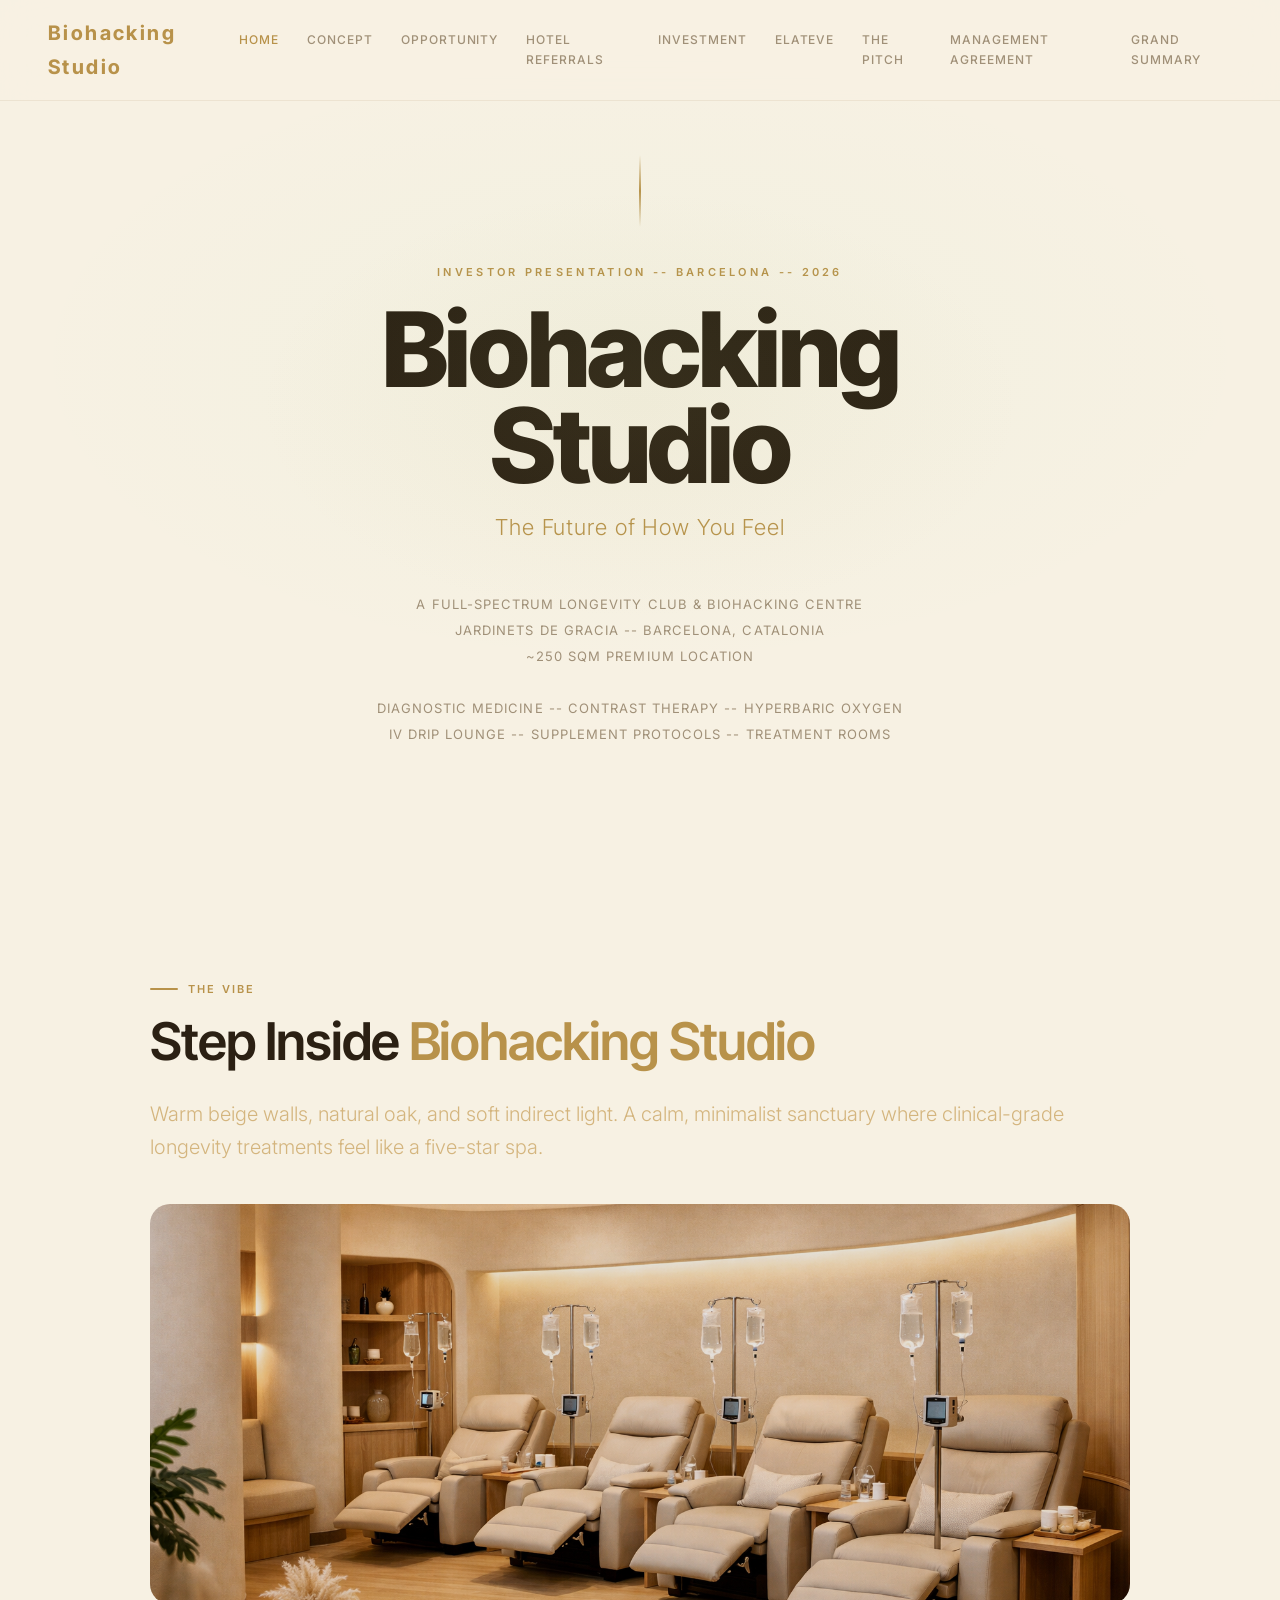
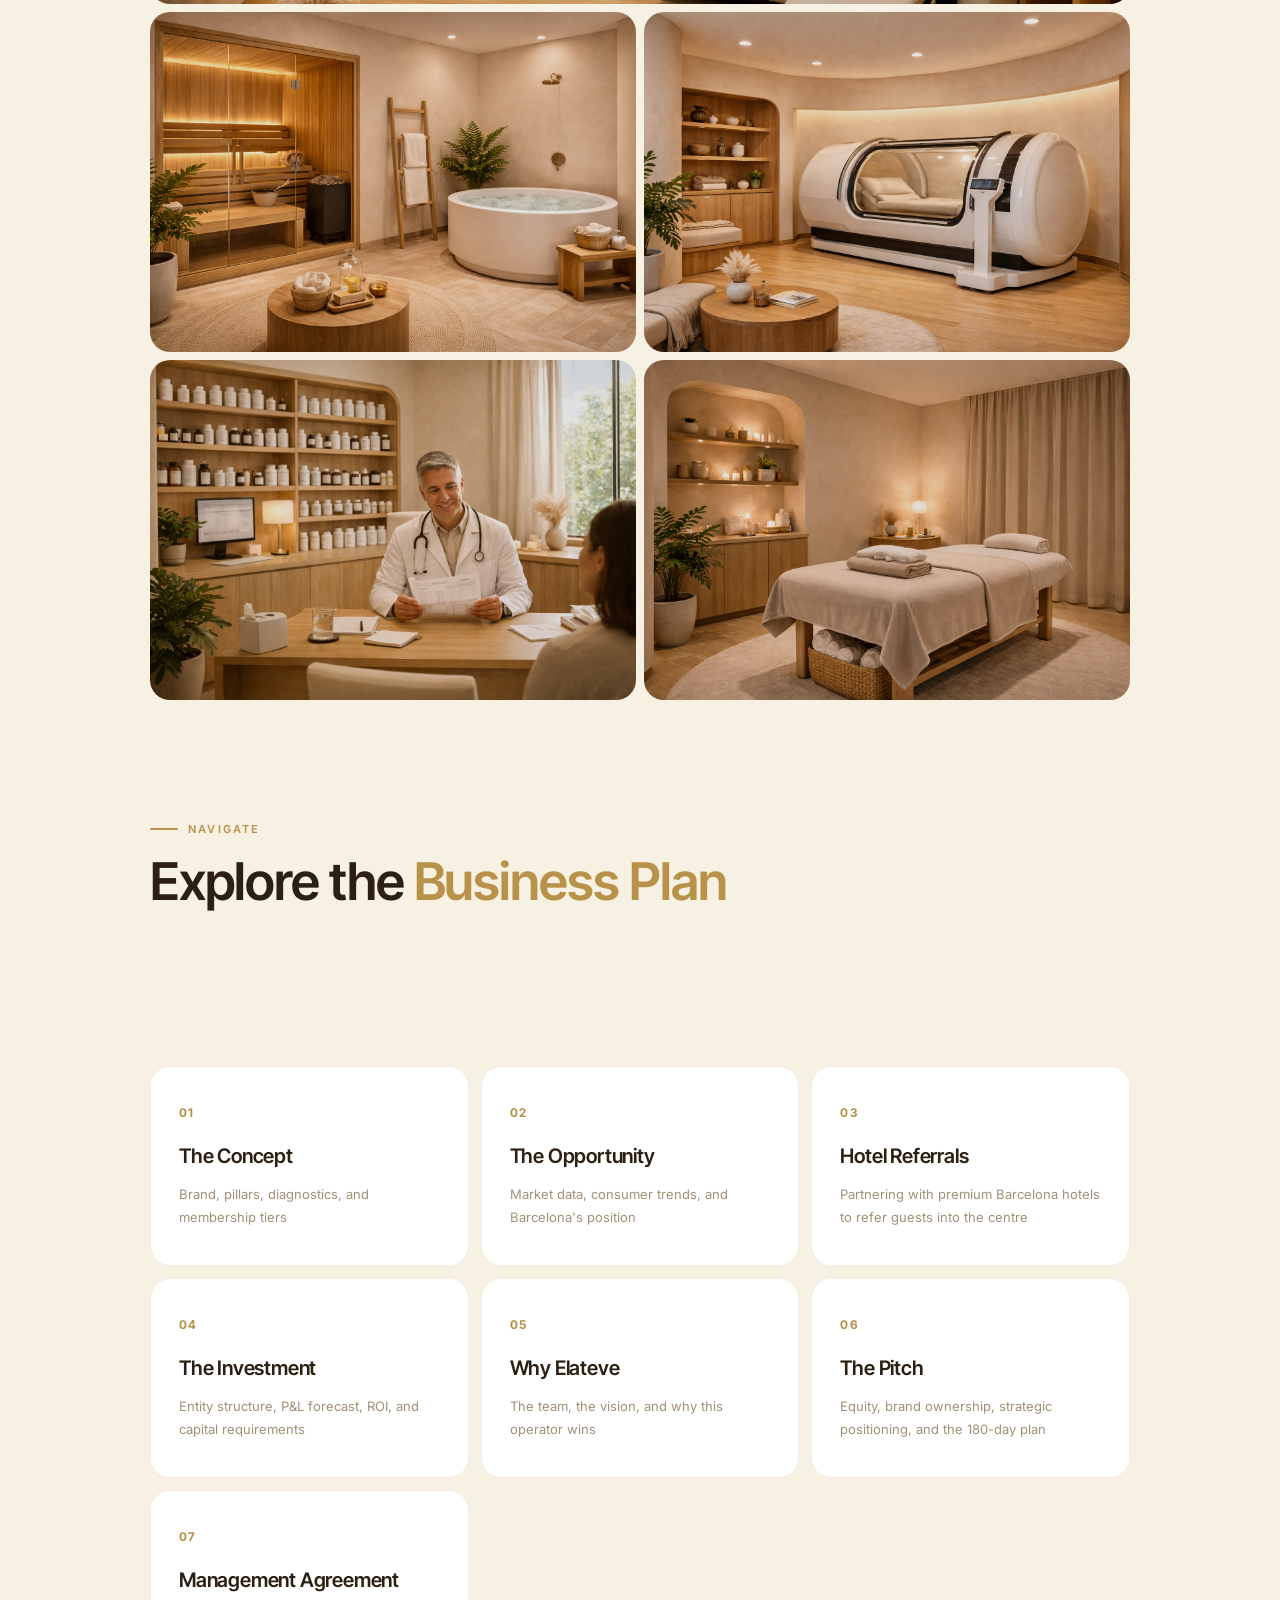
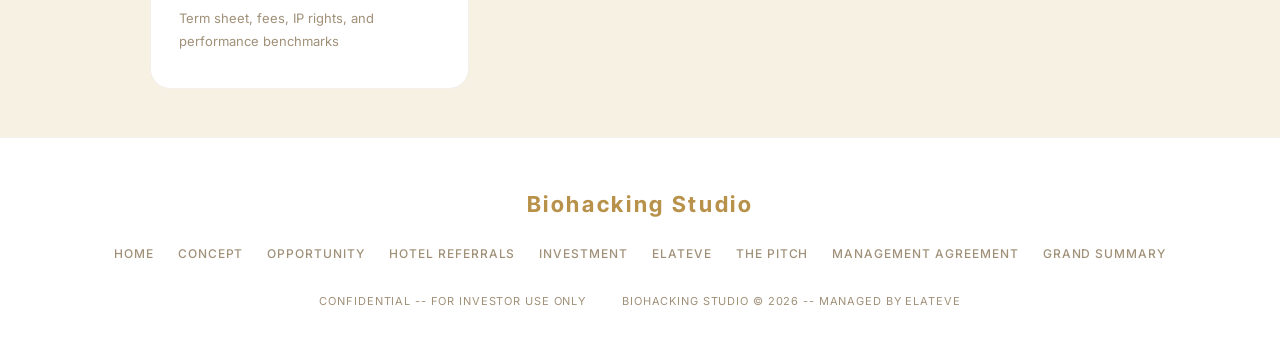
==== commit a58c4ace: "Add Grand Summary page: partners (BE LEVELS, AORA HEALTH), diagnostic tech, investor ask, CAPEX note" ====
--- a/index.html
+++ b/index.html
@@ -24,6 +24,7 @@
     <a href="elateve.html">Elateve</a>
     <a href="pilot.html">The Pitch</a>
     <a href="management.html">Management Agreement</a>
+    <a href="grand-summary.html">Grand Summary</a>
   </div>
 </nav>
 
@@ -128,6 +129,7 @@
       <a href="elateve.html">Elateve</a>
       <a href="pilot.html">The Pitch</a>
       <a href="management.html">Management Agreement</a>
+      <a href="grand-summary.html">Grand Summary</a>
     </div>
     <div class="footer-meta">
       <span>Confidential -- For Investor Use Only</span>
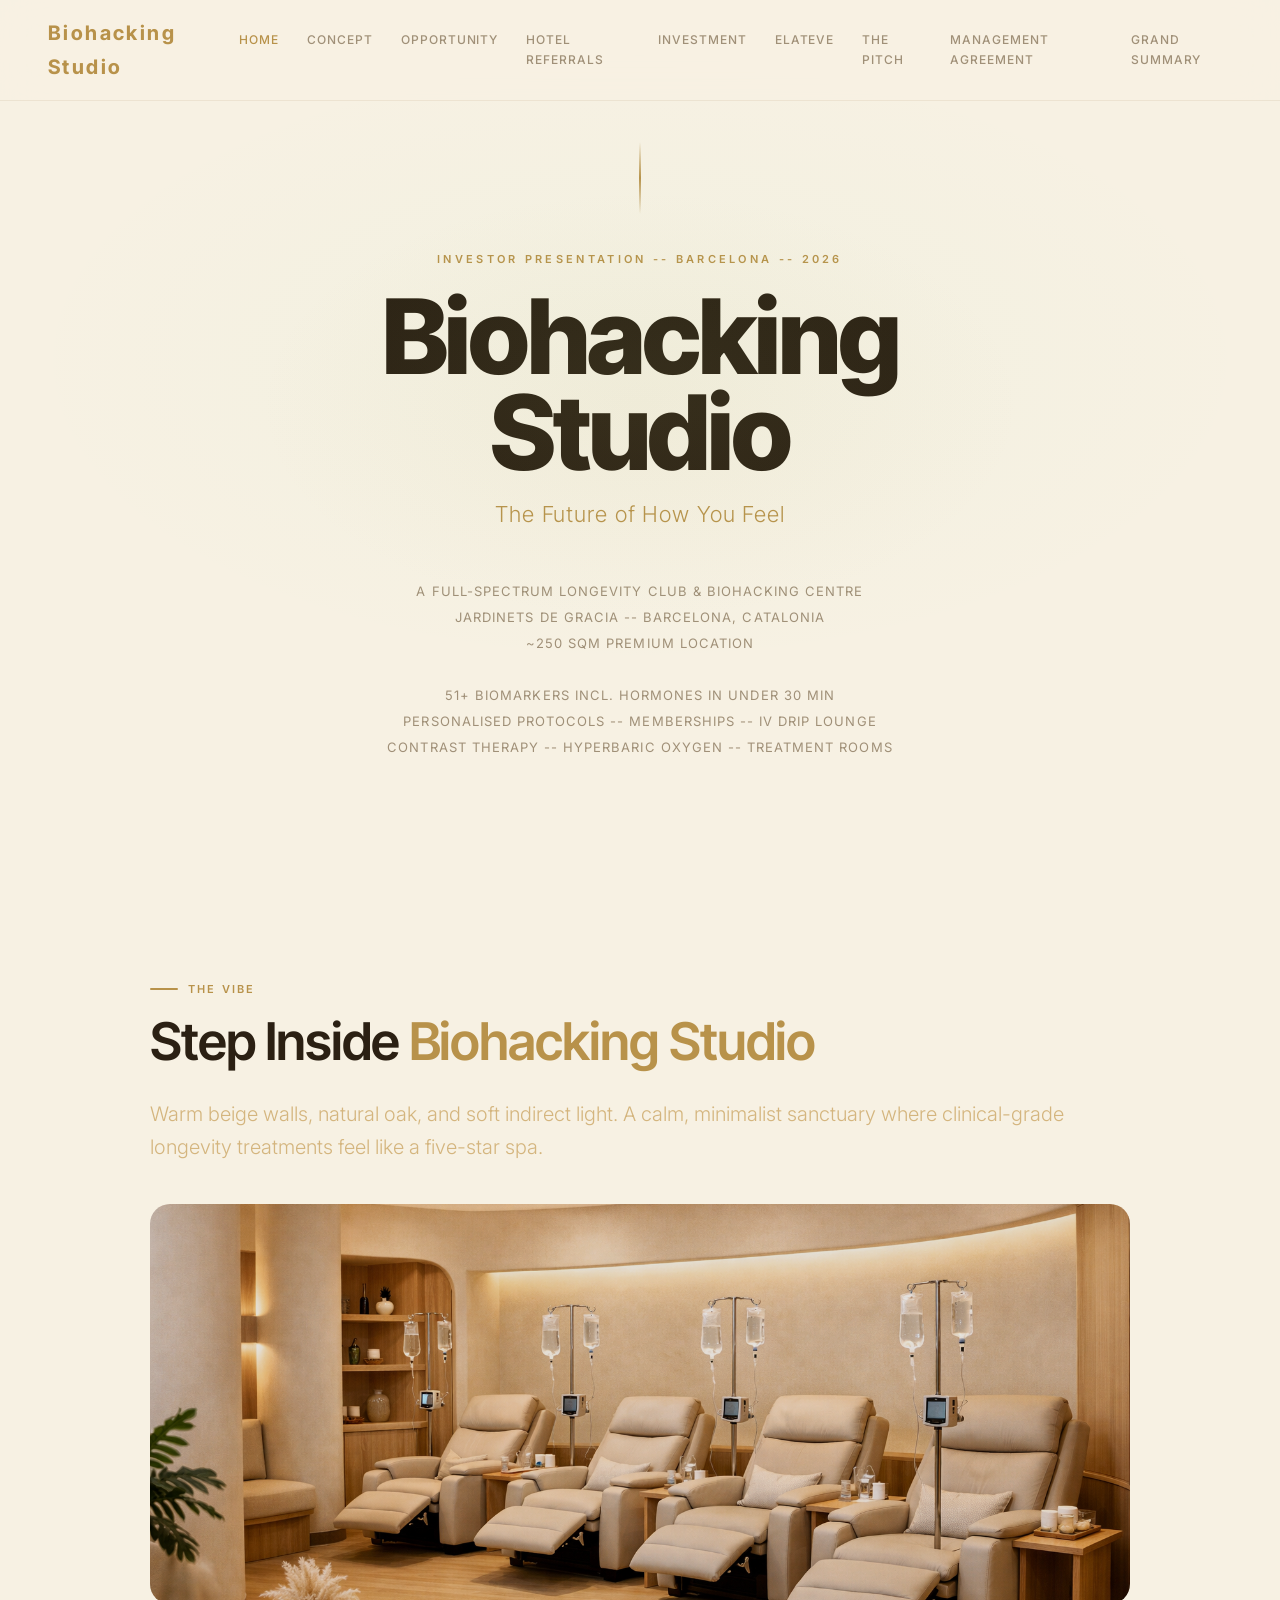
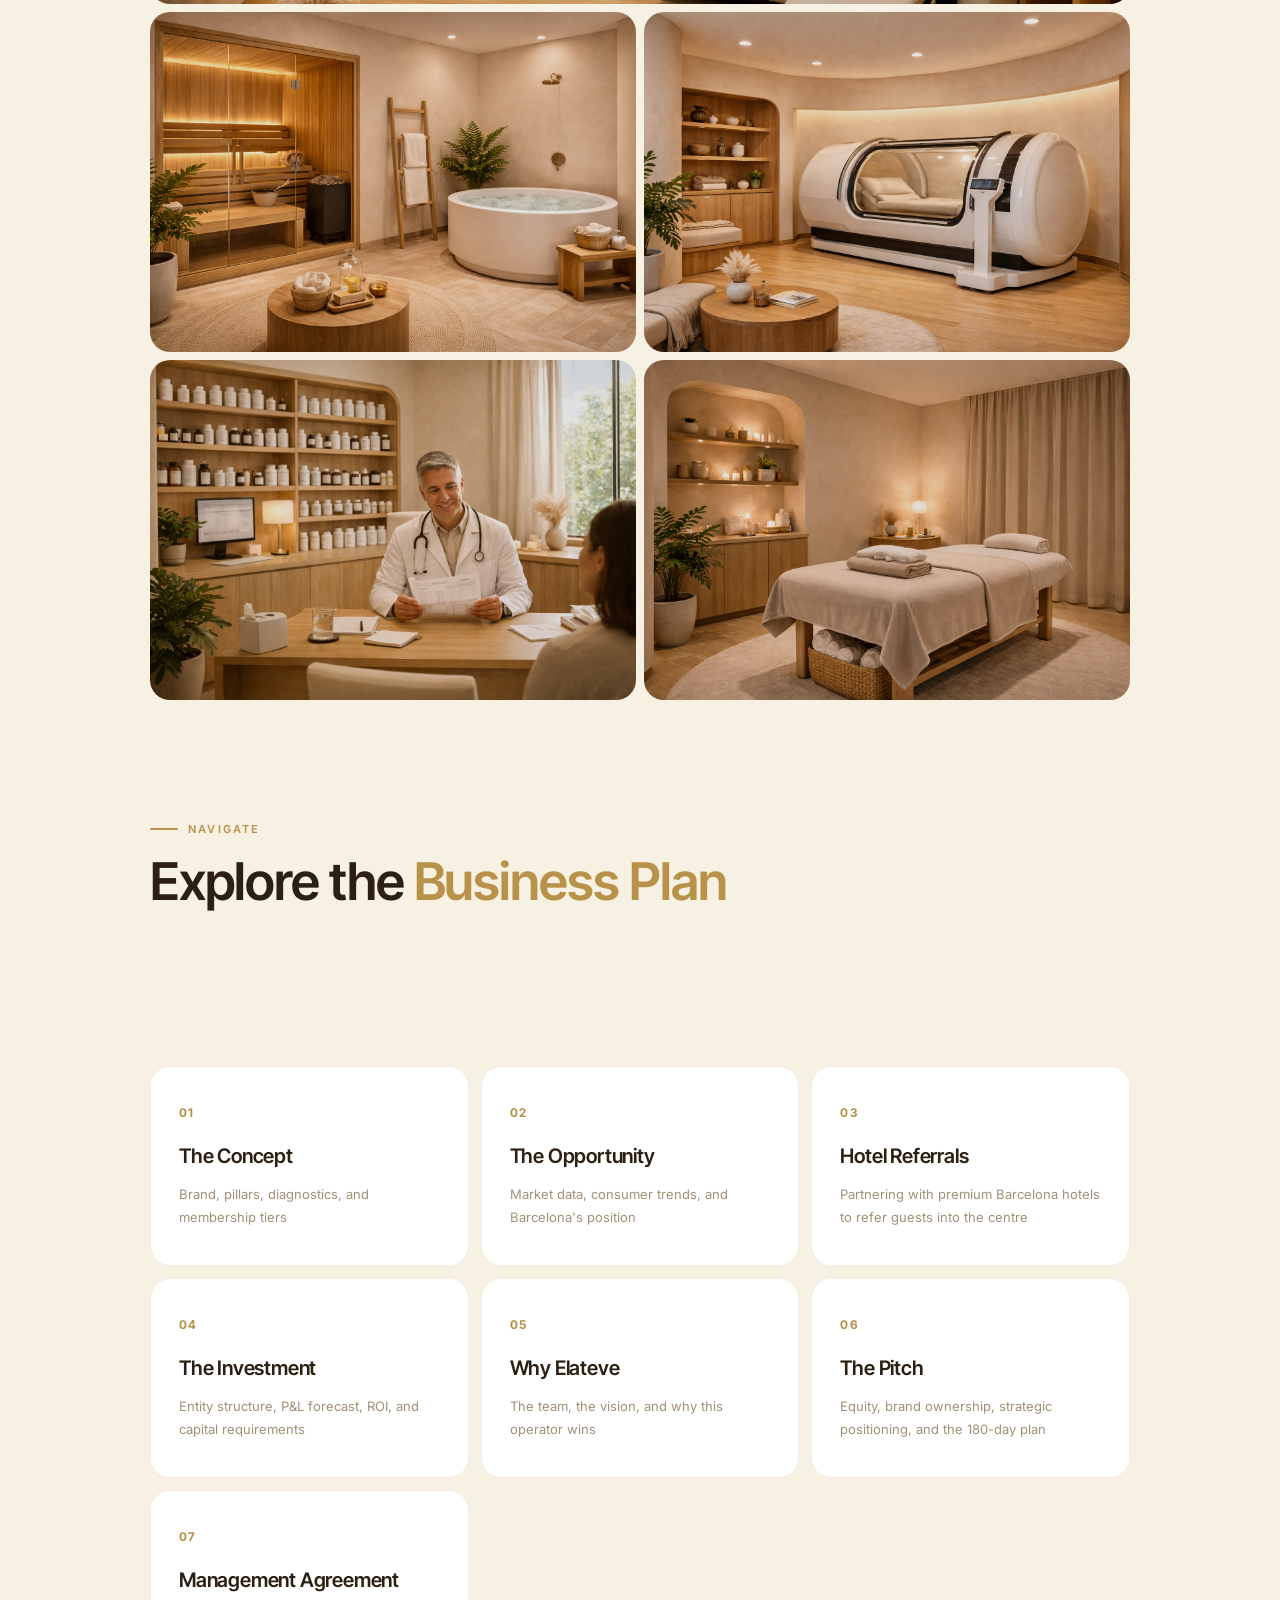
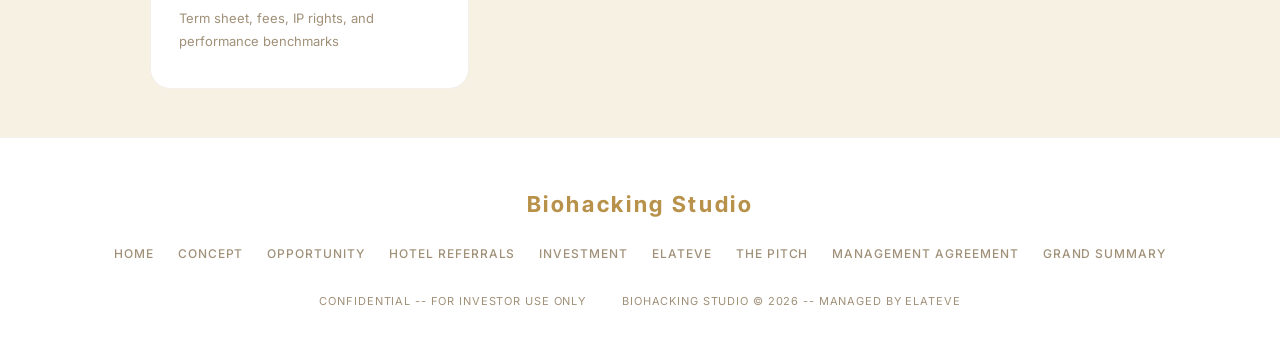
==== commit 23d686f8: "Add iChroma II (hormones) + reframe journey: diagnose 51+ biomarkers -> personalise -> memberships -" ====
--- a/index.html
+++ b/index.html
@@ -40,8 +40,9 @@
     Jardinets de Gracia -- Barcelona, Catalonia<br>
     ~250 sqm premium location<br>
     <br>
-    Diagnostic Medicine -- Contrast Therapy -- Hyperbaric Oxygen<br>
-    IV Drip Lounge -- Supplement Protocols -- Treatment Rooms
+    51+ biomarkers incl. hormones in under 30 min<br>
+    Personalised protocols -- Memberships -- IV Drip Lounge<br>
+    Contrast Therapy -- Hyperbaric Oxygen -- Treatment Rooms
   </p>
 </div>
 
